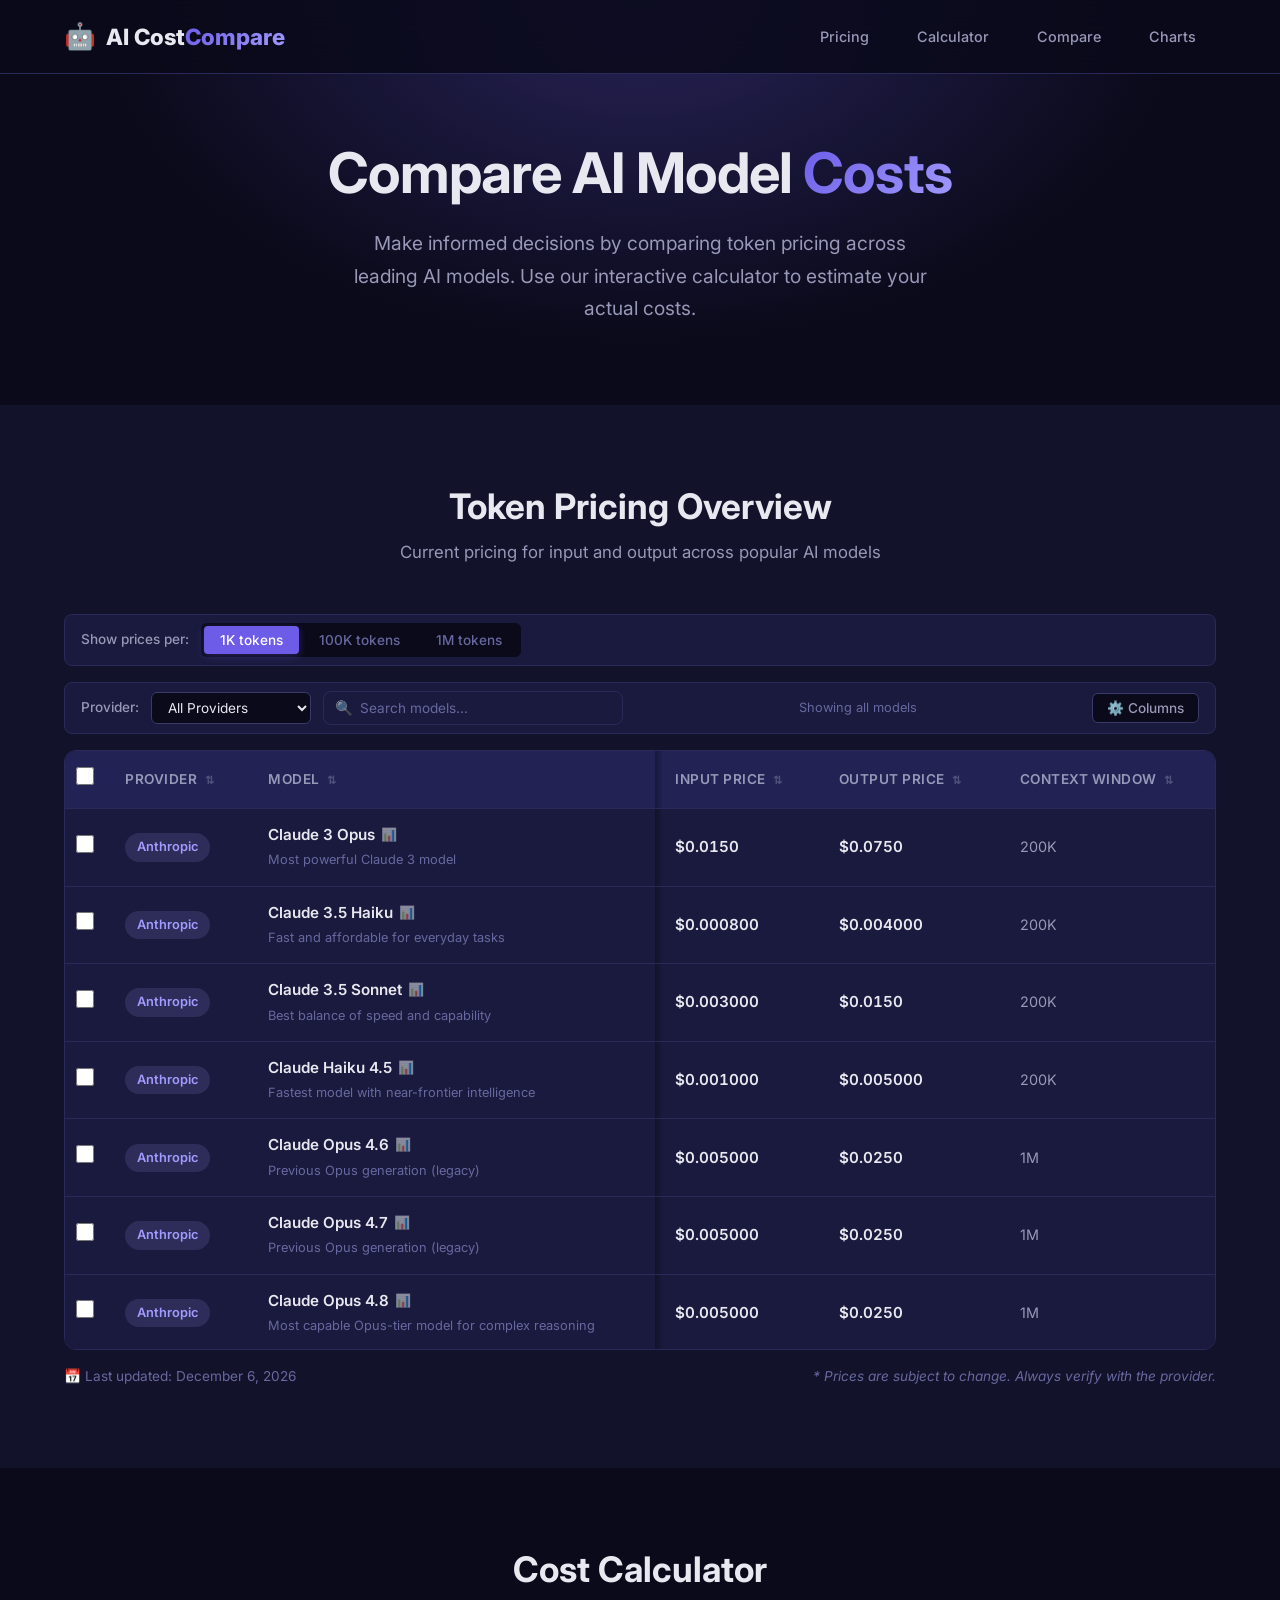
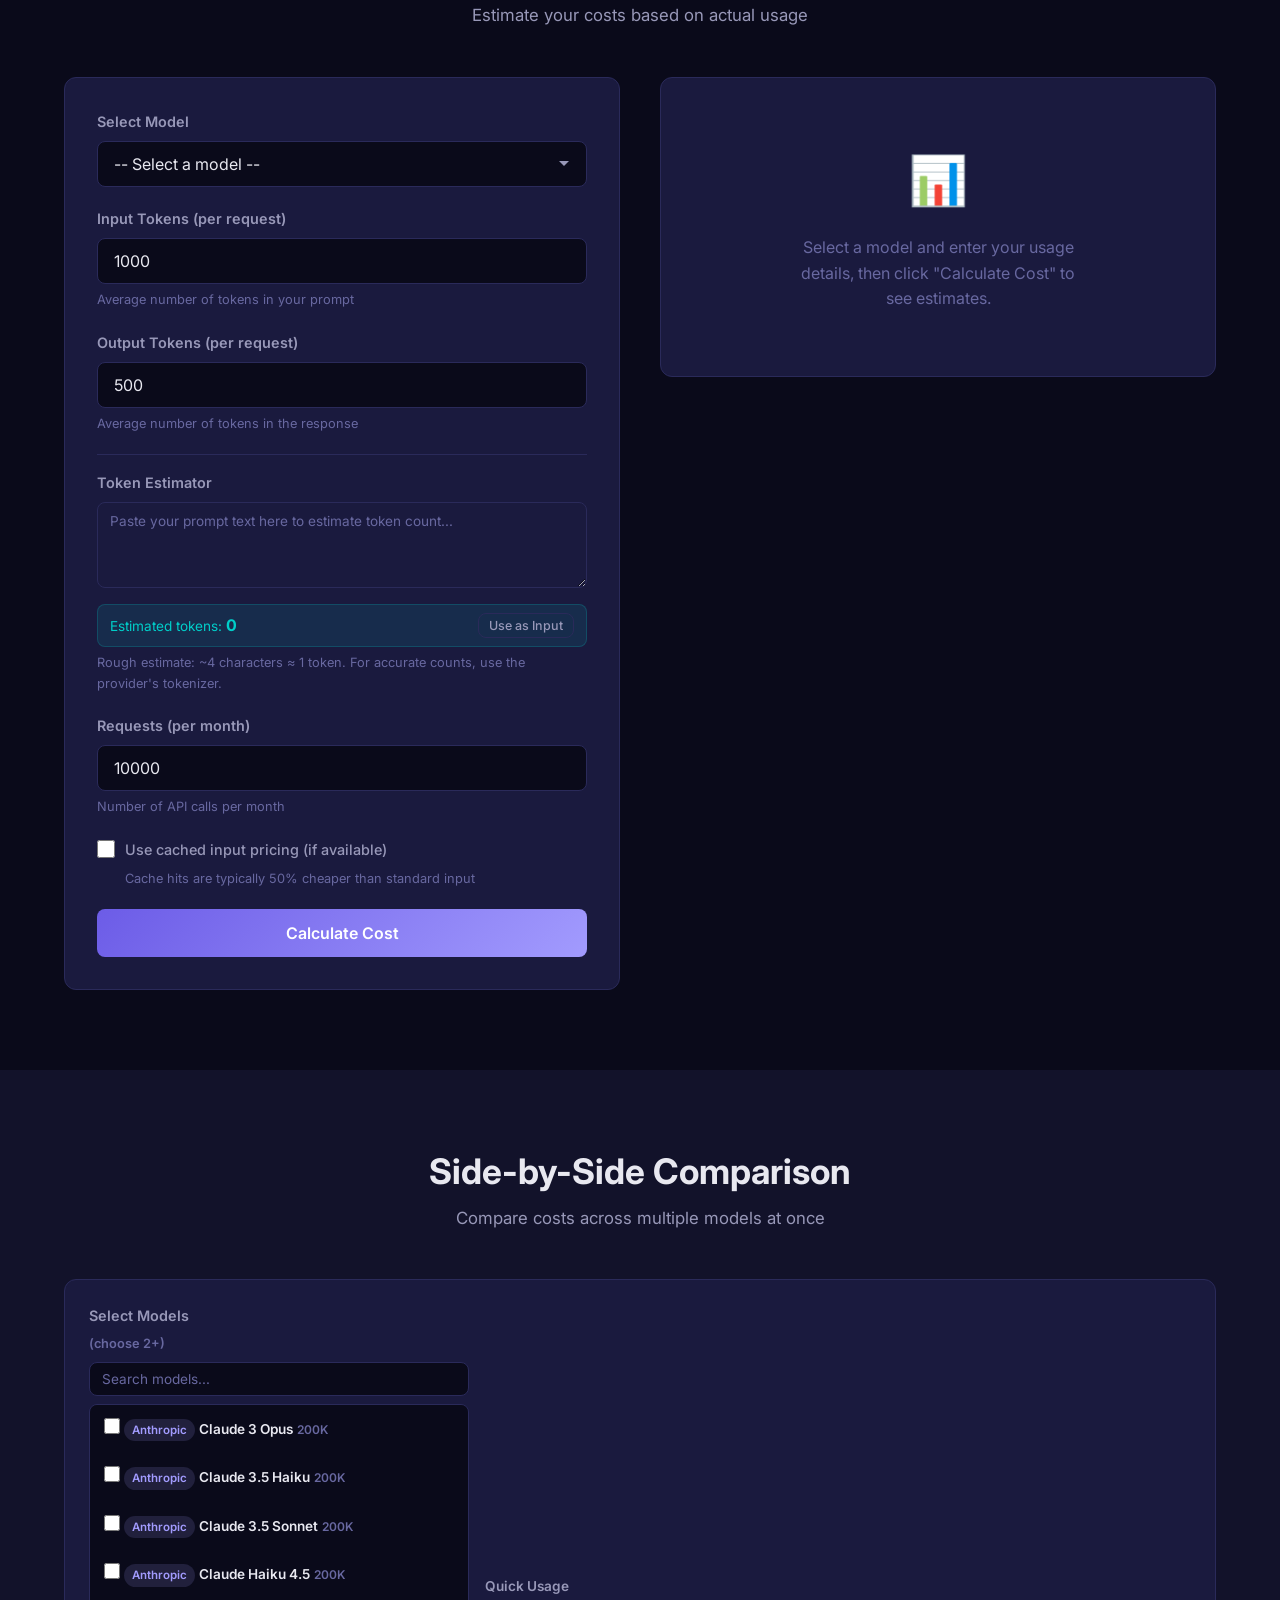
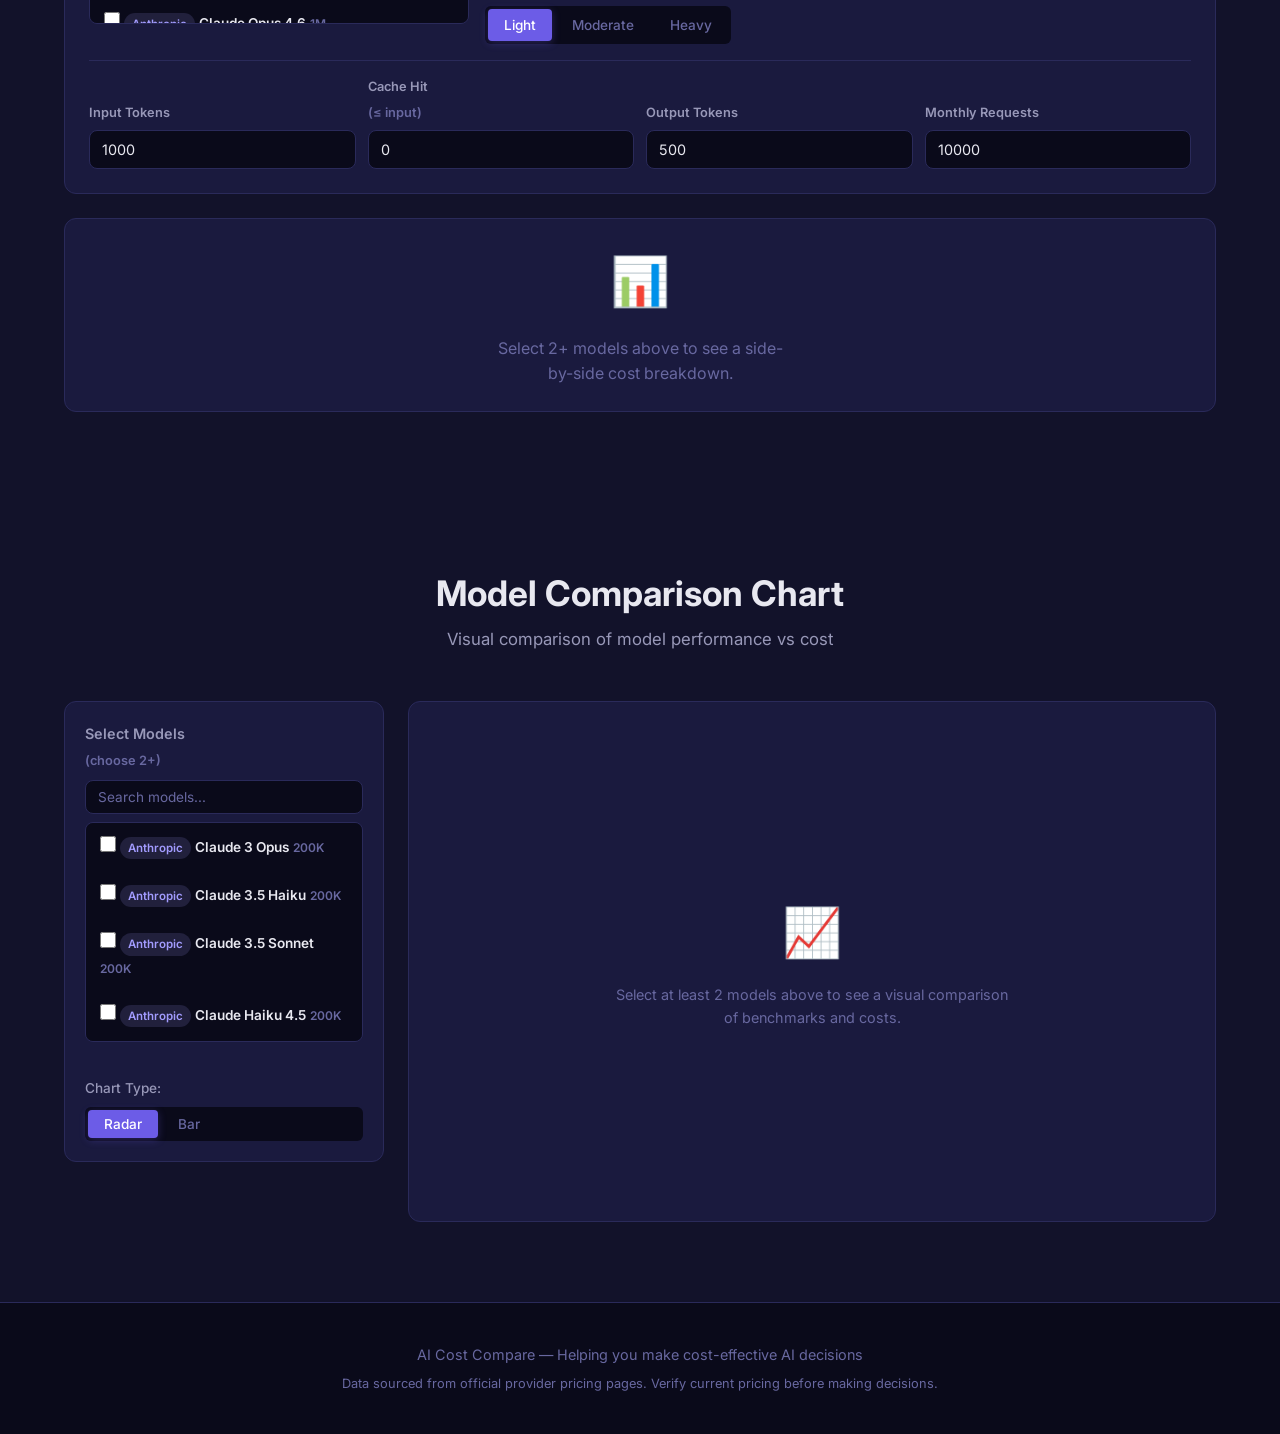
==== index.html @ b38a5c98 "Restructure chart section: sidebar with model selections on left, chart on right, responsive stackin" ====
<!DOCTYPE html>
<html lang="en">
<head>
    <meta charset="UTF-8">
    <meta name="viewport" content="width=device-width, initial-scale=1.0">
    <title>AI Model Cost Comparator</title>
    <link rel="stylesheet" href="styles.css">
    <link rel="preconnect" href="https://fonts.googleapis.com">
    <link href="https://fonts.googleapis.com/css2?family=Inter:wght@300;400;500;600;700;800&display=swap" rel="stylesheet">
</head>
<body>
    <header>
        <div class="container">
            <nav>
                <div class="logo">
                    <span class="logo-icon">🤖</span>
                    <span class="logo-text">AI Cost<span class="highlight">Compare</span></span>
                </div>
                <div class="nav-links">
                    <a href="#pricing" class="active">Pricing</a>
                    <a href="#calculator">Calculator</a>
                    <a href="#comparison">Compare</a>
                    <a href="#chart">Charts</a>
                </div>
            </nav>
        </div>
    </header>

    <section class="hero">
        <div class="container">
            <h1>Compare AI Model <span class="highlight">Costs</span></h1>
            <p>Make informed decisions by comparing token pricing across leading AI models. Use our interactive calculator to estimate your actual costs.</p>
        </div>
    </section>

    <section id="pricing" class="pricing-section">
        <div class="container">
            <div class="section-header">
                <h2>Token Pricing Overview</h2>
                <p>Current pricing for input and output across popular AI models</p>
            </div>
            <div class="token-size-toggle">
                <span class="toggle-label">Show prices per:</span>
                <div class="toggle-group" id="token-size-group">
                    <button class="toggle-btn active" data-size="1K">1K tokens</button>
                    <button class="toggle-btn" data-size="100K">100K tokens</button>
                    <button class="toggle-btn" data-size="1M">1M tokens</button>
                </div>
            </div>
            <div class="filter-bar">
                <label for="provider-filter" class="filter-label">Provider:</label>
                <select id="provider-filter" class="filter-select">
                    <option value="all">All Providers</option>
                </select>
                <div class="search-wrapper">
                    <span class="search-icon">🔍</span>
                    <input type="text" id="model-search" class="search-input" placeholder="Search models..." autocomplete="off">
                </div>
                <span class="filter-count" id="filter-count">Showing all models</span>
                <button id="columns-btn" class="btn-columns" title="Customize columns">⚙️ Columns</button>
            </div>
            <div class="table-container">
                <table id="pricing-table">
                    <thead>
                        <tr>
                            <th class="th-checkbox"><input type="checkbox" id="select-all-models" title="Select all models"></th>
                            <th data-sort="provider" class="sortable">Provider <span class="sort-icon"></span></th>
                            <th data-sort="model" class="sortable">Model <span class="sort-icon"></span></th>
                            <th data-sort="input" class="sortable">Input <span class="sort-icon"></span></th>
                            <th data-sort="output" class="sortable">Output <span class="sort-icon"></span></th>
                            <th data-sort="input-cached" class="sortable">Cached Input <span class="sort-icon"></span></th>
                            <th data-sort="context" class="sortable">Context Window <span class="sort-icon"></span></th>
                        </tr>
                    </thead>
                    <tbody id="pricing-body">
                        <!-- Populated by JavaScript -->
                    </tbody>
                </table>
            </div>
            <div class="last-updated">
                <span>📅 Last updated: <span id="last-updated-date"></span></span>
                <span class="disclaimer">* Prices are subject to change. Always verify with the provider.</span>
            </div>
        </div>
    </section>

    <section id="calculator" class="calculator-section">
        <div class="container">
            <div class="section-header">
                <h2>Cost Calculator</h2>
                <p>Estimate your costs based on actual usage</p>
            </div>
            <div class="calculator-grid">
                <div class="calculator-form">
                    <div class="form-group">
                        <label for="calc-model">Select Model</label>
                        <select id="calc-model">
                            <option value="">-- Select a model --</option>
                        </select>
                    </div>
                    <div class="form-group">
                        <label for="calc-input-tokens">Input Tokens (per request)</label>
                        <input type="number" id="calc-input-tokens" min="0" value="1000" placeholder="e.g., 1000">
                        <span class="hint">Average number of tokens in your prompt</span>
                    </div>
                    <div class="form-group">
                        <label for="calc-output-tokens">Output Tokens (per request)</label>
                        <input type="number" id="calc-output-tokens" min="0" value="500" placeholder="e.g., 500">
                        <span class="hint">Average number of tokens in the response</span>
                    </div>
                    <div class="form-group token-estimator-group">
                        <label>Token Estimator</label>
                        <textarea id="token-estimator-input" class="token-estimator-input" placeholder="Paste your prompt text here to estimate token count..." rows="4"></textarea>
                        <div class="token-estimator-result" id="token-estimator-result">
                            <span>Estimated tokens: <strong id="estimated-token-count">0</strong></span>
                            <button id="use-estimated-tokens" class="btn-ghost btn-sm">Use as Input</button>
                        </div>
                        <span class="hint">Rough estimate: ~4 characters ≈ 1 token. For accurate counts, use the provider's tokenizer.</span>
                    </div>
                    <div class="form-group">
                        <label for="calc-requests">Requests (per month)</label>
                        <input type="number" id="calc-requests" min="0" value="10000" placeholder="e.g., 10000">
                        <span class="hint">Number of API calls per month</span>
                    </div>
                    <div class="form-group checkbox-group">
                        <label class="checkbox-label">
                            <input type="checkbox" id="calc-use-cache">
                            <span>Use cached input pricing (if available)</span>
                        </label>
                        <span class="hint">Cache hits are typically 50% cheaper than standard input</span>
                    </div>
                    <button id="calc-btn" class="btn-primary">Calculate Cost</button>
                </div>
                <div class="calculator-results" id="calc-results">
                    <div class="results-placeholder">
                        <div class="placeholder-icon">📊</div>
                        <p>Select a model and enter your usage details, then click "Calculate Cost" to see estimates.</p>
                    </div>
                    <div class="results-content hidden">
                        <h3>Cost Breakdown</h3>
                        <div class="result-row">
                            <span class="result-label">Cost per Request</span>
                            <span class="result-value" id="result-per-request">$0.0000</span>
                        </div>
                        <div class="result-row">
                            <span class="result-label">Monthly Input Cost</span>
                            <span class="result-value" id="result-input-monthly">$0.0000</span>
                        </div>
                        <div class="result-row">
                            <span class="result-label">Monthly Output Cost</span>
                            <span class="result-value" id="result-output-monthly">$0.0000</span>
                        </div>
                        <div class="result-row total">
                            <span class="result-label">Total Monthly Cost</span>
                            <span class="result-value" id="result-total-monthly">$0.0000</span>
                        </div>
                        <div class="result-row">
                            <span class="result-label">Annual Cost</span>
                            <span class="result-value" id="result-annual">$0.0000</span>
                        </div>
                    </div>
                </div>
            </div>
        </div>
    </section>

    <section id="comparison" class="comparison-section">
        <div class="container">
            <div class="section-header">
                <h2>Side-by-Side Comparison</h2>
                <p>Compare costs across multiple models at once</p>
            </div>
            <div class="comparison-controls">
                <div class="comparison-controls-row">
                    <div class="form-group comparison-model-select">
                        <label>Select Models <span class="hint" id="compare-model-count">(choose 2+)</span></label>
                        <div class="comparison-search-box">
                            <input type="text" id="compare-model-search" class="search-input" placeholder="Search models..." autocomplete="off">
                        </div>
                        <div class="comparison-checkbox-list" id="compare-checkbox-list">
                            <!-- Populated by JavaScript -->
                        </div>
                    </div>
                    <div class="comparison-presets">
                        <label>Quick Usage</label>
                        <div class="preset-buttons">
                            <button class="preset-btn active" data-preset="light">Light</button>
                            <button class="preset-btn" data-preset="moderate">Moderate</button>
                            <button class="preset-btn" data-preset="heavy">Heavy</button>
                        </div>
                    </div>
                </div>
                <div class="comparison-controls-row comparison-inputs-row">
                    <div class="form-group comparison-input-group">
                        <label for="compare-input-tokens">Input Tokens</label>
                        <input type="number" id="compare-input-tokens" min="0" value="1000">
                    </div>
                    <div class="form-group comparison-input-group">
                        <label for="compare-cache-tokens">Cache Hit <span class="hint">(≤ input)</span></label>
                        <input type="number" id="compare-cache-tokens" min="0" value="0" placeholder="0" step="1">
                    </div>
                    <div class="form-group comparison-input-group">
                        <label for="compare-output-tokens">Output Tokens</label>
                        <input type="number" id="compare-output-tokens" min="0" value="500">
                    </div>
                    <div class="form-group comparison-input-group">
                        <label for="compare-requests">Monthly Requests</label>
                        <input type="number" id="compare-requests" min="0" value="10000">
                    </div>
                </div>
            </div>
            <div class="comparison-results" id="comparison-results">
                <div class="results-placeholder">
                    <div class="placeholder-icon">📊</div>
                    <p>Select 2+ models above to see a side-by-side cost breakdown.</p>
                </div>
                <div class="comparison-cards-wrapper hidden" id="comparison-cards-wrapper">
                    <!-- Populated by JavaScript -->
                </div>
            </div>
        </div>
    </section>

    <!-- ===== Model Comparison Chart ===== -->
    <section id="chart" class="chart-section">
        <div class="container">
            <div class="section-header">
                <h2>Model Comparison Chart</h2>
                <p>Visual comparison of model performance vs cost</p>
            </div>
            <div class="chart-layout">
                <div class="chart-sidebar">
                    <div class="chart-controls">
                        <div class="form-group chart-model-select">
                            <label>Select Models <span class="hint" id="chart-model-count">(choose 2+)</span></label>
                            <div class="chart-search-box">
                                <input type="text" id="chart-model-search" class="search-input" placeholder="Search models..." autocomplete="off">
                            </div>
                            <div class="chart-checkbox-list" id="chart-checkbox-list">
                                <!-- Populated by JavaScript -->
                            </div>
                        </div>
                        <div class="chart-type-group">
                            <label>Chart Type:</label>
                            <div class="toggle-group" id="chart-type-group">
                                <button class="toggle-btn active" data-chart="radar">Radar</button>
                                <button class="toggle-btn" data-chart="bar">Bar</button>
                            </div>
                        </div>
                    </div>
                </div>
                <div class="chart-main">
                    <div class="chart-container">
                        <canvas id="comparison-chart" width="800" height="500"></canvas>
                        <div class="chart-placeholder" id="chart-placeholder">
                            <div class="placeholder-icon">📈</div>
                            <p>Select at least 2 models above to see a visual comparison of benchmarks and costs.</p>
                        </div>
                    </div>
                </div>
            </div>
        </div>
    </section>

    <!-- ===== Floating Compare Bar ===== -->
    <div id="compare-bar" class="compare-bar hidden">
        <div class="compare-bar-content">
            <span class="compare-bar-count" id="compare-bar-count">0 models selected</span>
            <div class="compare-bar-actions">
                <button id="compare-bar-clear" class="btn-ghost">Clear</button>
                <button id="compare-bar-btn" class="btn-primary btn-sm">Compare Benchmarks</button>
            </div>
        </div>
    </div>

    <!-- ===== Benchmark Comparison Modal ===== -->
    <div id="benchmark-modal" class="modal-overlay hidden">
        <div class="modal-content modal-wide">
            <button class="modal-close" id="benchmark-modal-close">&times;</button>
            <div class="modal-header">
                <div>
                    <h2>Benchmark Comparison</h2>
                    <p class="modal-subtitle" style="margin-top: 4px;">Side-by-side performance across standard AI evaluations</p>
                </div>
            </div>
            <div class="modal-body">
                <div class="benchmark-comparison-wrapper" id="benchmark-comparison-wrapper">
                    <!-- Populated by JavaScript -->
                </div>
            </div>
        </div>
    </div>

    <!-- ===== Model Detail Modal ===== -->
    <div id="model-modal" class="modal-overlay hidden">
        <div class="modal-content">
            <button class="modal-close" id="modal-close">&times;</button>
            <div class="modal-header">
                <div>
                    <span class="provider-badge" id="modal-provider-badge"></span>
                    <h2 id="modal-model-name"></h2>
                </div>
                <a id="modal-docs-link" href="#" target="_blank" class="docs-link">View Documentation →</a>
            </div>
            <div class="modal-body">
                <div class="modal-section">
                    <h3>Pricing</h3>
                    <div class="modal-pricing-grid">
                        <div class="modal-pricing-card">
                            <span class="pricing-label">Input (per 1K)</span>
                            <span class="pricing-value" id="modal-input-price"></span>
                        </div>
                        <div class="modal-pricing-card">
                            <span class="pricing-label">Output (per 1K)</span>
                            <span class="pricing-value" id="modal-output-price"></span>
                        </div>
                        <div class="modal-pricing-card">
                            <span class="pricing-label">Context Window</span>
                            <span class="pricing-value" id="modal-context"></span>
                        </div>
                        <div class="modal-pricing-card">
                            <span class="pricing-label">Cached Input (per 1K)</span>
                            <span class="pricing-value" id="modal-cache-price"></span>
                        </div>
                    </div>
                </div>
                <div class="modal-section">
                    <h3>Benchmark Performance</h3>
                    <p class="modal-subtitle">Scores on standard AI evaluation benchmarks (higher is better)</p>
                    <div class="benchmark-list" id="modal-benchmarks">
                        <!-- Populated by JavaScript -->
                    </div>
                </div>
                <div class="modal-section">
                    <h3>Cost Estimates</h3>
                    <p class="modal-subtitle">Estimated costs based on typical usage patterns</p>
                    <div class="modal-estimates" id="modal-estimates">
                        <!-- Populated by JavaScript -->
                    </div>
                </div>
                <div class="modal-section">
                    <h3>Data Sources</h3>
                    <p class="modal-subtitle">Where this model's data comes from</p>
                    <div style="background: var(--bg-primary); border: 1px solid var(--border); border-radius: var(--radius-sm); padding: 14px 16px; font-size: 0.85rem; color: var(--text-secondary);">
                        <div style="margin-bottom: 8px;">
                            <strong style="color: var(--text-primary);">Pricing:</strong> 
                            <a id="modal-source-pricing" href="#" target="_blank" style="color: var(--accent-light);">Official pricing page →</a>
                        </div>
                        <div style="margin-bottom: 8px;">
                            <strong style="color: var(--text-primary);">Benchmarks:</strong> 
                            <span>Published in official model technical reports and documentation</span>
                        </div>
                        <div style="font-size: 0.78rem; color: var(--text-muted); padding-top: 8px; border-top: 1px solid var(--border);">
                            ⚠️ Benchmark scores are sourced from official provider publications. Always verify current pricing with the provider.
                        </div>
                    </div>
                </div>
            </div>
        </div>
    </div>

    <!-- ===== Column Config Modal ===== -->
    <div id="columns-modal" class="modal-overlay hidden">
        <div class="modal-content modal-narrow">
            <button class="modal-close" id="columns-modal-close">&times;</button>
            <div class="modal-header">
                <h2>Customize Columns</h2>
                <p class="modal-subtitle" style="margin-top: 4px;">Toggle columns to show or hide in the pricing table</p>
            </div>
            <div class="modal-body">
                <div class="column-toggles" id="column-toggles">
                    <!-- Populated by JavaScript -->
                </div>
                <div class="column-modal-actions">
                    <button id="columns-reset" class="btn-ghost">Reset to Default</button>
                    <button id="columns-apply" class="btn-primary btn-sm">Apply</button>
                </div>
            </div>
        </div>
    </div>

    <footer>
        <div class="container">
            <p>AI Cost Compare — Helping you make cost-effective AI decisions</p>
            <p class="footer-disclaimer">Data sourced from official provider pricing pages. Verify current pricing before making decisions.</p>
        </div>
    </footer>

    <script src="data.js"></script>
    <script src="app.js"></script>
</body>
</html>
---- styles.css ----
/* ===== CSS Variables & Reset ===== */
:root {
    --bg-primary: #0a0a1a;
    --bg-secondary: #12122a;
    --bg-card: #1a1a3e;
    --bg-hover: #222255;
    --text-primary: #e8e8f0;
    --text-secondary: #9898b8;
    --text-muted: #6868a0;
    --accent: #6c5ce7;
    --accent-light: #a29bfe;
    --accent-glow: rgba(108, 92, 231, 0.3);
    --green: #00cec9;
    --green-bg: rgba(0, 206, 201, 0.1);
    --red: #ff6b6b;
    --orange: #fdcb6e;
    --border: #2a2a5a;
    --border-light: #3a3a6a;
    --radius: 12px;
    --radius-sm: 8px;
    --shadow: 0 4px 24px rgba(0, 0, 0, 0.3);
    --transition: all 0.3s ease;
}

* {
    margin: 0;
    padding: 0;
    box-sizing: border-box;
}

html {
    scroll-behavior: smooth;
}

body {
    font-family: 'Inter', -apple-system, BlinkMacSystemFont, sans-serif;
    background: var(--bg-primary);
    color: var(--text-primary);
    line-height: 1.6;
    min-height: 100vh;
}

.container {
    max-width: 1200px;
    margin: 0 auto;
    padding: 0 24px;
}

/* ===== Typography ===== */
.highlight {
    background: linear-gradient(135deg, var(--accent), var(--accent-light));
    -webkit-background-clip: text;
    -webkit-text-fill-color: transparent;
    background-clip: text;
}

h1, h2, h3 {
    font-weight: 700;
    line-height: 1.2;
}

/* ===== Header / Navigation ===== */
header {
    position: fixed;
    top: 0;
    left: 0;
    right: 0;
    z-index: 1000;
    background: rgba(10, 10, 26, 0.85);
    backdrop-filter: blur(20px);
    -webkit-backdrop-filter: blur(20px);
    border-bottom: 1px solid var(--border);
}

nav {
    display: flex;
    align-items: center;
    justify-content: space-between;
    padding: 16px 0;
}

.logo {
    display: flex;
    align-items: center;
    gap: 10px;
    font-size: 1.4rem;
    font-weight: 800;
}

.logo-icon {
    font-size: 1.6rem;
}

.logo-text {
    color: var(--text-primary);
}

.nav-links {
    display: flex;
    gap: 8px;
}

.nav-links a {
    color: var(--text-secondary);
    text-decoration: none;
    padding: 8px 20px;
    border-radius: 50px;
    font-size: 0.9rem;
    font-weight: 500;
    transition: var(--transition);
}

.nav-links a:hover,
.nav-links a.active {
    color: var(--text-primary);
    background: var(--bg-card);
}

/* ===== Hero Section ===== */
.hero {
    padding: 140px 0 80px;
    text-align: center;
    background: radial-gradient(ellipse at 50% 0%, var(--accent-glow) 0%, transparent 60%);
}

.hero h1 {
    font-size: 3.5rem;
    margin-bottom: 20px;
    letter-spacing: -1px;
}

.hero p {
    font-size: 1.2rem;
    color: var(--text-secondary);
    max-width: 600px;
    margin: 0 auto;
    line-height: 1.7;
}

/* ===== Section Headers ===== */
.section-header {
    text-align: center;
    margin-bottom: 48px;
}

.section-header h2 {
    font-size: 2.2rem;
    margin-bottom: 12px;
}

.section-header p {
    color: var(--text-secondary);
    font-size: 1.05rem;
}

/* ===== Sections ===== */
section {
    padding: 80px 0;
}

.pricing-section {
    background: var(--bg-secondary);
}

.calculator-section {
    background: var(--bg-primary);
}

.comparison-section {
    background: var(--bg-secondary);
}

/* ===== Table Styles ===== */
.table-container {
    overflow: auto;
    border-radius: var(--radius);
    border: 1px solid var(--border);
    background: var(--bg-card);
    max-height: 600px;
}

table {
    width: 100%;
    border-collapse: separate;
    border-spacing: 0;
    font-size: 0.95rem;
}

thead th {
    position: sticky;
    top: 0;
    z-index: 3;
    background: var(--bg-hover);
    padding: 16px 20px;
    text-align: left;
    font-weight: 600;
    color: var(--text-secondary);
    font-size: 0.85rem;
    text-transform: uppercase;
    letter-spacing: 0.5px;
    border-bottom: 1px solid var(--border);
    white-space: nowrap;
}

/* Sticky checkbox column (first column) */
#pricing-table thead th:first-child,
#pricing-table tbody td:first-child {
    position: sticky;
    left: 0;
    z-index: 2;
    background: var(--bg-card);
}

#pricing-table thead th:first-child {
    z-index: 4;
    background: var(--bg-hover);
}

/* Sticky model column - uses .sticky-col class added by JS */
#pricing-table thead th.sticky-col,
#pricing-table tbody td.sticky-col {
    position: sticky;
    left: 40px;
    z-index: 2;
    background: var(--bg-card);
}

#pricing-table thead th.sticky-col {
    z-index: 4;
    background: var(--bg-hover);
}

/* Add a shadow effect on the right edge of sticky model column */
#pricing-table tbody td.sticky-col::after {
    content: '';
    position: absolute;
    top: 0;
    right: -8px;
    bottom: 0;
    width: 8px;
    background: linear-gradient(90deg, rgba(0,0,0,0.3), transparent);
    pointer-events: none;
}

#pricing-table thead th.sticky-col::after {
    content: '';
    position: absolute;
    top: 0;
    right: -8px;
    bottom: 0;
    width: 8px;
    background: linear-gradient(90deg, rgba(0,0,0,0.3), transparent);
    pointer-events: none;
}

.sortable {
    cursor: pointer;
    user-select: none;
    transition: var(--transition);
}

.sortable:hover {
    color: var(--accent-light);
    background: rgba(108, 92, 231, 0.1);
}

.sort-icon {
    display: inline-block;
    margin-left: 4px;
    font-size: 0.7rem;
    opacity: 0.4;
    transition: var(--transition);
}

.sortable:hover .sort-icon {
    opacity: 0.8;
}

.sortable.sort-asc .sort-icon::after {
    content: "▲";
    opacity: 1;
    color: var(--accent-light);
}

.sortable.sort-desc .sort-icon::after {
    content: "▼";
    opacity: 1;
    color: var(--accent-light);
}

.sortable .sort-icon::after {
    content: "⇅";
}

tbody td {
    padding: 14px 20px;
    border-bottom: 1px solid var(--border);
    transition: var(--transition);
}

tbody tr:last-child td {
    border-bottom: none;
}

tbody tr:hover td {
    background: var(--bg-hover);
}

/* Ensure sticky columns update background on row hover */
tbody tr:hover td:first-child,
tbody tr:hover td.sticky-col {
    background: var(--bg-hover);
}

tbody tr {
    transition: var(--transition);
}

.provider-badge {
    display: inline-flex;
    align-items: center;
    gap: 6px;
    padding: 4px 12px;
    border-radius: 50px;
    font-size: 0.8rem;
    font-weight: 600;
}

.provider-openai { background: rgba(0, 206, 201, 0.15); color: #00cec9; }
.provider-anthropic { background: rgba(162, 155, 254, 0.15); color: #a29bfe; }
.provider-google { background: rgba(253, 203, 110, 0.15); color: #fdcb6e; }
.provider-meta { background: rgba(108, 92, 231, 0.15); color: #6c5ce7; }
.provider-mistral { background: rgba(255, 107, 107, 0.15); color: #ff6b6b; }
.provider-deepseek { background: rgba(0, 148, 255, 0.15); color: #4fc3f7; }
.provider-cohere { background: rgba(0, 184, 148, 0.15); color: #00b894; }

.model-name {
    font-weight: 600;
    color: var(--text-primary);
}

.price-cell {
    font-weight: 600;
    font-variant-numeric: tabular-nums;
}

.price-cheapest {
    color: var(--green);
}

.context-cell {
    color: var(--text-secondary);
    font-size: 0.9rem;
}

.last-updated {
    display: flex;
    justify-content: space-between;
    align-items: center;
    margin-top: 16px;
    font-size: 0.85rem;
    color: var(--text-muted);
}

.disclaimer {
    font-style: italic;
}

/* ===== Token Size Toggle ===== */
.token-size-toggle {
    display: flex;
    align-items: center;
    gap: 12px;
    margin-bottom: 16px;
    padding: 8px 16px;
    background: var(--bg-card);
    border: 1px solid var(--border);
    border-radius: var(--radius-sm);
}

.toggle-label {
    font-size: 0.85rem;
    color: var(--text-secondary);
    font-weight: 500;
    white-space: nowrap;
}

.toggle-group {
    display: flex;
    gap: 4px;
    background: var(--bg-primary);
    padding: 3px;
    border-radius: 6px;
}

.toggle-btn {
    padding: 6px 16px;
    border: none;
    border-radius: 4px;
    background: transparent;
    color: var(--text-muted);
    font-size: 0.85rem;
    font-weight: 500;
    font-family: inherit;
    cursor: pointer;
    transition: var(--transition);
    white-space: nowrap;
}

.toggle-btn:hover {
    color: var(--text-secondary);
}

.toggle-btn.active {
    background: var(--accent);
    color: white;
    box-shadow: 0 2px 8px var(--accent-glow);
}

/* ===== Filter Bar ===== */
.filter-bar {
    display: flex;
    align-items: center;
    gap: 12px;
    margin-bottom: 16px;
    padding: 8px 16px;
    background: var(--bg-card);
    border: 1px solid var(--border);
    border-radius: var(--radius-sm);
}

.filter-label {
    font-size: 0.85rem;
    color: var(--text-secondary);
    font-weight: 500;
    white-space: nowrap;
}

.filter-select {
    padding: 6px 12px;
    border: 1px solid var(--border-light);
    border-radius: 6px;
    background: var(--bg-primary);
    color: var(--text-primary);
    font-size: 0.85rem;
    font-family: inherit;
    cursor: pointer;
    outline: none;
    transition: var(--transition);
    min-width: 160px;
}

.filter-select:hover,
.filter-select:focus {
    border-color: var(--accent);
}

.filter-count {
    font-size: 0.8rem;
    color: var(--text-muted);
    margin-left: auto;
}

/* ===== Benchmark Scores in Pricing Table ===== */
.benchmark-table-score {
    font-weight: 600;
    font-size: 0.85rem;
    font-variant-numeric: tabular-nums;
}

.benchmark-table-best {
    color: var(--green);
}

.benchmark-table-bar-bg {
    height: 4px;
    background: var(--bg-hover);
    border-radius: 2px;
    overflow: hidden;
    margin-top: 4px;
    max-width: 80px;
}

.benchmark-table-bar {
    height: 100%;
    background: linear-gradient(90deg, var(--accent), var(--accent-light));
    border-radius: 2px;
    transition: width 0.6s ease;
}

/* ===== Column Config Button ===== */
.btn-columns {
    display: inline-flex;
    align-items: center;
    gap: 6px;
    padding: 6px 14px;
    background: var(--bg-primary);
    border: 1px solid var(--border-light);
    border-radius: 6px;
    color: var(--text-secondary);
    font-size: 0.85rem;
    font-weight: 500;
    font-family: inherit;
    cursor: pointer;
    transition: var(--transition);
    white-space: nowrap;
    margin-left: auto;
}

.btn-columns:hover {
    border-color: var(--accent);
    color: var(--accent-light);
    background: rgba(108, 92, 231, 0.1);
}

/* ===== Column Config Modal ===== */
.modal-narrow {
    max-width: 480px !important;
}

.column-toggles {
    display: flex;
    flex-direction: column;
    gap: 8px;
    margin-bottom: 24px;
}

.column-toggle-item {
    display: flex;
    align-items: center;
    gap: 12px;
    padding: 12px 16px;
    background: var(--bg-primary);
    border: 1px solid var(--border);
    border-radius: var(--radius-sm);
    cursor: pointer;
    transition: var(--transition);
}

.column-toggle-item:hover {
    border-color: var(--accent);
    background: var(--bg-hover);
}

.column-toggle-item input[type="checkbox"] {
    width: 18px;
    height: 18px;
    accent-color: var(--accent);
    cursor: pointer;
}

.column-toggle-label {
    font-weight: 500;
    font-size: 0.9rem;
    flex: 1;
}

.column-toggle-desc {
    font-size: 0.78rem;
    color: var(--text-muted);
}

.column-toggle-item.disabled {
    opacity: 0.5;
    cursor: not-allowed;
}

.column-toggle-item.disabled input[type="checkbox"] {
    cursor: not-allowed;
}

.column-modal-actions {
    display: flex;
    justify-content: flex-end;
    gap: 12px;
    padding-top: 16px;
    border-top: 1px solid var(--border);
}

/* ===== Refresh Button (legacy, kept for compatibility) ===== */
.btn-refresh {
    display: inline-flex;
    align-items: center;
    gap: 8px;
    padding: 10px 20px;
    background: linear-gradient(135deg, var(--accent), #8b7cf7);
    color: white;
    border: none;
    border-radius: 50px;
    font-size: 0.9rem;
    font-weight: 600;
    font-family: inherit;
    cursor: pointer;
    transition: var(--transition);
    white-space: nowrap;
}

.btn-refresh:hover {
    transform: translateY(-2px);
    box-shadow: 0 6px 20px var(--accent-glow);
}

.btn-refresh:disabled {
    opacity: 0.6;
    cursor: not-allowed;
    transform: none;
    box-shadow: none;
}

.btn-refresh.refreshing .refresh-icon {
    animation: spin 1s linear infinite;
}

@keyframes spin {
    from { transform: rotate(0deg); }
    to { transform: rotate(360deg); }
}

.refresh-status {
    display: flex;
    align-items: center;
    gap: 12px;
    flex: 1;
}

.refresh-progress {
    flex: 1;
    height: 6px;
    background: var(--bg-primary);
    border-radius: 3px;
    overflow: hidden;
    max-width: 200px;
}

.refresh-progress-bar {
    height: 100%;
    background: linear-gradient(90deg, var(--accent), var(--green));
    border-radius: 3px;
    transition: width 0.3s ease;
    width: 0%;
}

.refresh-status-text {
    font-size: 0.85rem;
    color: var(--text-secondary);
    white-space: nowrap;
}

/* ===== Toast Notification ===== */
.toast {
    position: fixed;
    bottom: 24px;
    right: 24px;
    padding: 16px 24px;
    border-radius: var(--radius-sm);
    font-size: 0.9rem;
    font-weight: 500;
    z-index: 10000;
    transform: translateY(100px);
    opacity: 0;
    transition: all 0.3s ease;
    max-width: 400px;
    box-shadow: 0 8px 32px rgba(0, 0, 0, 0.4);
}

.toast-visible {
    transform: translateY(0);
    opacity: 1;
}

.toast-success {
    background: linear-gradient(135deg, #00b894, #00cec9);
    color: white;
}

.toast-warning {
    background: linear-gradient(135deg, #e17055, #fdcb6e);
    color: white;
}

/* ===== Calculator ===== */
.calculator-grid {
    display: grid;
    grid-template-columns: 1fr 1fr;
    gap: 40px;
    align-items: start;
}

.calculator-form {
    background: var(--bg-card);
    border: 1px solid var(--border);
    border-radius: var(--radius);
    padding: 32px;
}

.form-group {
    margin-bottom: 20px;
}

.form-group label {
    display: block;
    font-weight: 600;
    margin-bottom: 8px;
    font-size: 0.9rem;
    color: var(--text-secondary);
}

.form-group select,
.form-group input {
    width: 100%;
    padding: 12px 16px;
    background: var(--bg-primary);
    border: 1px solid var(--border);
    border-radius: var(--radius-sm);
    color: var(--text-primary);
    font-size: 1rem;
    font-family: inherit;
    transition: var(--transition);
    outline: none;
}

.form-group select:focus,
.form-group input:focus {
    border-color: var(--accent);
    box-shadow: 0 0 0 3px var(--accent-glow);
}

.form-group select {
    cursor: pointer;
    appearance: none;
    background-image: url("data:image/svg+xml,%3Csvg xmlns='http://www.w3.org/2000/svg' width='12' height='12' viewBox='0 0 12 12'%3E%3Cpath fill='%239898b8' d='M6 8L1 3h10z'/%3E%3C/svg%3E");
    background-repeat: no-repeat;
    background-position: right 16px center;
    padding-right: 40px;
}

.form-group .hint {
    display: block;
    font-size: 0.8rem;
    color: var(--text-muted);
    margin-top: 6px;
}

/* Checkbox group for calculator */
.checkbox-group {
    margin-bottom: 20px;
}

.checkbox-group .checkbox-label {
    display: flex;
    align-items: center;
    gap: 10px;
    cursor: pointer;
    font-size: 0.9rem;
    color: var(--text-secondary);
    font-weight: 500;
}

.checkbox-group .checkbox-label input[type="checkbox"] {
    width: 18px;
    height: 18px;
    accent-color: var(--accent);
    cursor: pointer;
}

.checkbox-group .hint {
    display: block;
    font-size: 0.8rem;
    color: var(--text-muted);
    margin-top: 6px;
    margin-left: 28px;
}

/* Cached input price styling */
.price-cached {
    color: var(--green) !important;
}

.price-cached::before {
    content: "⚡ ";
    font-size: 0.8rem;
}

/* Muted text for empty/placeholder values */
.text-muted {
    color: var(--text-muted);
}

.btn-primary {
    width: 100%;
    padding: 14px 28px;
    background: linear-gradient(135deg, var(--accent), var(--accent-light));
    color: white;
    border: none;
    border-radius: var(--radius-sm);
    font-size: 1rem;
    font-weight: 600;
    font-family: inherit;
    cursor: pointer;
    transition: var(--transition);
}

.btn-primary:hover {
    transform: translateY(-2px);
    box-shadow: 0 8px 24px var(--accent-glow);
}

.btn-primary:active {
    transform: translateY(0);
}

/* ===== Calculator Results ===== */
.calculator-results {
    background: var(--bg-card);
    border: 1px solid var(--border);
    border-radius: var(--radius);
    padding: 32px;
    min-height: 300px;
    display: flex;
    flex-direction: column;
    justify-content: center;
}

.results-placeholder {
    text-align: center;
    color: var(--text-muted);
}

.placeholder-icon {
    font-size: 3rem;
    margin-bottom: 16px;
}

.results-placeholder p {
    max-width: 300px;
    margin: 0 auto;
    line-height: 1.6;
}

.hidden {
    display: none !important;
}

.results-content h3 {
    font-size: 1.2rem;
    margin-bottom: 24px;
    color: var(--accent-light);
}

.result-row {
    display: flex;
    justify-content: space-between;
    align-items: center;
    padding: 12px 0;
    border-bottom: 1px solid var(--border);
}

.result-row:last-child {
    border-bottom: none;
}

.result-row.total {
    border-top: 2px solid var(--accent);
    border-bottom: none;
    margin-top: 8px;
    padding-top: 16px;
}

.result-label {
    color: var(--text-secondary);
    font-size: 0.9rem;
}

.result-value {
    font-weight: 700;
    font-size: 1.1rem;
    font-variant-numeric: tabular-nums;
}

.result-row.total .result-value {
    color: var(--accent-light);
    font-size: 1.3rem;
}

/* ===== Comparison Section ===== */
.comparison-controls {
    background: var(--bg-card);
    border: 1px solid var(--border);
    border-radius: var(--radius);
    padding: 24px;
    margin-bottom: 24px;
}

.comparison-controls-row {
    display: flex;
    gap: 16px;
    align-items: flex-end;
}

.comparison-controls-row + .comparison-controls-row {
    margin-top: 16px;
    padding-top: 16px;
    border-top: 1px solid var(--border);
}

.comparison-model-select {
    flex: 0 0 380px;
    min-width: 0;
}

.comparison-search-box {
    margin-bottom: 8px;
}

.comparison-search-box .search-input {
    width: 100%;
    padding: 8px 12px;
    background: var(--bg-primary);
    border: 1px solid var(--border);
    border-radius: var(--radius-sm);
    color: var(--text-primary);
    font-size: 0.85rem;
    font-family: inherit;
    transition: var(--transition);
}

.comparison-search-box .search-input:focus {
    outline: none;
    border-color: var(--accent);
    box-shadow: 0 0 0 3px var(--accent-glow);
}

.comparison-search-box .search-input::placeholder {
    color: var(--text-muted);
}

.comparison-checkbox-list {
    max-height: 220px;
    overflow-y: auto;
    background: var(--bg-primary);
    border: 1px solid var(--border);
    border-radius: var(--radius-sm);
    padding: 4px;
}

.comparison-checkbox-list::-webkit-scrollbar {
    width: 6px;
}

.comparison-checkbox-list::-webkit-scrollbar-track {
    background: transparent;
}

.comparison-checkbox-list::-webkit-scrollbar-thumb {
    background: var(--border-light);
    border-radius: 3px;
}

.comparison-checkbox-item {
    display: flex;
    align-items: center;
    gap: 10px;
    padding: 8px 10px;
    border-radius: 4px;
    cursor: pointer;
    transition: var(--transition);
    font-size: 0.85rem;
}

.comparison-checkbox-item:hover {
    background: var(--bg-hover);
}

.comparison-checkbox-item input[type="checkbox"] {
    width: 16px;
    height: 16px;
    accent-color: var(--accent);
    cursor: pointer;
    flex-shrink: 0;
}

.comparison-checkbox-item .provider-badge {
    font-size: 0.72rem;
    padding: 2px 8px;
    flex-shrink: 0;
}

.comparison-checkbox-item .model-name {
    font-size: 0.85rem;
    flex: 1;
    min-width: 0;
    overflow: hidden;
    text-overflow: ellipsis;
    white-space: nowrap;
}

.comparison-checkbox-item .model-context {
    font-size: 0.75rem;
    color: var(--text-muted);
    flex-shrink: 0;
}

.comparison-checkbox-item.checked {
    background: rgba(108, 92, 231, 0.1);
    border-left: 3px solid var(--accent);
}

.comparison-checkbox-item.hidden {
    display: none;
}

.comparison-presets {
    display: flex;
    flex-direction: column;
    gap: 8px;
    flex-shrink: 0;
}

.comparison-presets label {
    font-weight: 600;
    font-size: 0.85rem;
    color: var(--text-secondary);
}

.preset-buttons {
    display: flex;
    gap: 4px;
    background: var(--bg-primary);
    padding: 3px;
    border-radius: 6px;
}

.preset-btn {
    padding: 8px 16px;
    border: none;
    border-radius: 4px;
    background: transparent;
    color: var(--text-muted);
    font-size: 0.85rem;
    font-weight: 500;
    font-family: inherit;
    cursor: pointer;
    transition: var(--transition);
    white-space: nowrap;
}

.preset-btn:hover {
    color: var(--text-secondary);
}

.preset-btn.active {
    background: var(--accent);
    color: white;
    box-shadow: 0 2px 8px var(--accent-glow);
}

.comparison-inputs-row {
    display: flex;
    gap: 12px;
    align-items: flex-end;
}

.comparison-input-group {
    flex: 1;
    min-width: 0;
    margin-bottom: 0;
}

.comparison-input-group label {
    font-size: 0.8rem;
    margin-bottom: 6px;
}

.comparison-input-group input {
    padding: 10px 12px;
    font-size: 0.9rem;
}

.comparison-btn {
    width: auto;
    padding: 10px 28px;
    flex-shrink: 0;
    white-space: nowrap;
}

.comparison-results {
    background: var(--bg-card);
    border: 1px solid var(--border);
    border-radius: var(--radius);
    padding: 24px;
    min-height: 120px;
}

.comparison-cards-wrapper {
    display: flex;
    flex-direction: column;
    gap: 8px;
}

.comparison-card {
    display: flex;
    align-items: center;
    gap: 16px;
    padding: 16px 20px;
    background: var(--bg-primary);
    border: 1px solid var(--border);
    border-radius: var(--radius-sm);
    transition: var(--transition);
}

.comparison-card:hover {
    border-color: var(--border-light);
}

.comparison-card-rank {
    width: 28px;
    height: 28px;
    border-radius: 50%;
    display: flex;
    align-items: center;
    justify-content: center;
    font-size: 0.8rem;
    font-weight: 700;
    flex-shrink: 0;
}

.comparison-card-rank.rank-1 {
    background: linear-gradient(135deg, #ffd700, #ffb300);
    color: #1a1a3e;
}

.comparison-card-rank.rank-2 {
    background: linear-gradient(135deg, #c0c0c0, #a0a0a0);
    color: #1a1a3e;
}

.comparison-card-rank.rank-3 {
    background: linear-gradient(135deg, #cd7f32, #b8860b);
    color: white;
}

.comparison-card-rank.rank-other {
    background: var(--bg-hover);
    color: var(--text-muted);
}

.comparison-card-info {
    flex: 1;
    min-width: 0;
}

.comparison-card-model {
    font-weight: 600;
    font-size: 0.95rem;
    color: var(--text-primary);
}

.comparison-card-provider {
    font-size: 0.8rem;
    color: var(--text-muted);
    margin-top: 2px;
}

.comparison-card-costs {
    display: flex;
    gap: 24px;
    align-items: center;
    flex-shrink: 0;
}

.comparison-card-cost-item {
    text-align: right;
}

.comparison-card-cost-label {
    font-size: 0.72rem;
    color: var(--text-muted);
    text-transform: uppercase;
    letter-spacing: 0.3px;
}

.comparison-card-cost-value {
    font-weight: 700;
    font-size: 1rem;
    font-variant-numeric: tabular-nums;
    margin-top: 2px;
}

.comparison-card-cost-value.cheapest {
    color: var(--green);
}

.comparison-card-badge {
    display: inline-flex;
    align-items: center;
    gap: 4px;
    padding: 4px 10px;
    border-radius: 50px;
    font-size: 0.78rem;
    font-weight: 600;
    flex-shrink: 0;
}

.comparison-card-badge.cheapest-badge {
    background: var(--green-bg);
    color: var(--green);
}

.comparison-card-badge.more-expensive {
    background: rgba(255, 107, 107, 0.1);
    color: var(--red);
}

.comparison-card-savings {
    font-size: 0.78rem;
    color: var(--text-muted);
    margin-top: 2px;
}

/* ===== Checkbox Column in Pricing Table ===== */
.th-checkbox {
    width: 40px;
    text-align: center;
    padding: 16px 8px !important;
}

.th-checkbox input[type="checkbox"],
.td-checkbox input[type="checkbox"] {
    width: 18px;
    height: 18px;
    accent-color: var(--accent);
    cursor: pointer;
}

.td-checkbox {
    width: 40px;
    text-align: center;
    padding: 14px 8px !important;
}

/* ===== Floating Compare Bar ===== */
.compare-bar {
    position: fixed;
    bottom: 0;
    left: 0;
    right: 0;
    z-index: 9999;
    background: var(--bg-card);
    border-top: 2px solid var(--accent);
    box-shadow: 0 -8px 32px rgba(0, 0, 0, 0.5);
    animation: slideUpBar 0.3s ease;
}

@keyframes slideUpBar {
    from { transform: translateY(100%); }
    to { transform: translateY(0); }
}

.compare-bar-content {
    max-width: 1200px;
    margin: 0 auto;
    padding: 16px 24px;
    display: flex;
    align-items: center;
    justify-content: space-between;
    gap: 16px;
}

.compare-bar-count {
    font-weight: 600;
    font-size: 0.95rem;
    color: var(--accent-light);
}

.compare-bar-actions {
    display: flex;
    align-items: center;
    gap: 12px;
}

.btn-ghost {
    padding: 10px 20px;
    background: transparent;
    color: var(--text-secondary);
    border: 1px solid var(--border);
    border-radius: var(--radius-sm);
    font-size: 0.9rem;
    font-weight: 500;
    font-family: inherit;
    cursor: pointer;
    transition: var(--transition);
}

.btn-ghost:hover {
    color: var(--text-primary);
    border-color: var(--text-muted);
}

.btn-sm {
    padding: 10px 24px;
    font-size: 0.9rem;
    width: auto;
}

.btn-sm:disabled {
    opacity: 0.5;
    cursor: not-allowed;
    transform: none;
    box-shadow: none;
}

/* ===== Benchmark Comparison Modal ===== */
.modal-wide {
    max-width: 900px !important;
}

.benchmark-comparison-intro {
    margin-bottom: 20px;
    color: var(--text-secondary);
    font-size: 0.9rem;
}

.benchmark-comparison-table-wrapper {
    overflow-x: auto;
}

.benchmark-comparison-table {
    width: 100%;
    border-collapse: collapse;
    font-size: 0.85rem;
}

.benchmark-comparison-table th {
    background: var(--bg-hover);
    padding: 12px 14px;
    text-align: center;
    font-weight: 600;
    color: var(--text-secondary);
    font-size: 0.8rem;
    text-transform: uppercase;
    letter-spacing: 0.5px;
    border-bottom: 1px solid var(--border);
    white-space: nowrap;
}

.benchmark-comparison-table th:first-child,
.benchmark-comparison-table th:nth-child(2) {
    text-align: left;
}

.benchmark-comparison-table td {
    padding: 12px 14px;
    border-bottom: 1px solid var(--border);
    vertical-align: middle;
}

.benchmark-comparison-table tbody tr:hover td {
    background: var(--bg-hover);
}

.td-benchmark-score {
    text-align: center;
    position: relative;
    min-width: 100px;
}

.td-benchmark-best {
    background: rgba(0, 206, 201, 0.05);
}

.td-benchmark-avg {
    text-align: center;
    font-size: 1rem;
}

.benchmark-score-value {
    font-weight: 600;
    font-size: 0.85rem;
    display: block;
    margin-bottom: 4px;
}

.benchmark-score-bar-bg {
    height: 6px;
    background: var(--bg-hover);
    border-radius: 3px;
    overflow: hidden;
    max-width: 100px;
    margin: 0 auto;
}

.benchmark-score-bar {
    height: 100%;
    background: linear-gradient(90deg, var(--accent), var(--accent-light));
    border-radius: 3px;
    transition: width 0.6s ease;
}

.benchmark-crown {
    font-size: 0.9rem;
    margin-left: 4px;
}

.benchmark-comparison-legend {
    display: flex;
    align-items: center;
    gap: 16px;
    margin-top: 16px;
    padding-top: 16px;
    border-top: 1px solid var(--border);
    font-size: 0.8rem;
    color: var(--text-muted);
}

.legend-dot {
    display: inline-block;
    width: 10px;
    height: 10px;
    border-radius: 50%;
}

/* ===== Model Links in Table ===== */
.model-link {
    display: inline-flex;
    align-items: center;
    gap: 6px;
    color: var(--text-primary);
    text-decoration: none;
    transition: var(--transition);
}

.model-link:hover {
    color: var(--accent-light);
}

.model-link-icon {
    font-size: 0.8rem;
    opacity: 0.5;
    transition: var(--transition);
}

.model-link:hover .model-link-icon {
    opacity: 1;
}

/* ===== Modal ===== */
.modal-overlay {
    position: fixed;
    top: 0;
    left: 0;
    right: 0;
    bottom: 0;
    background: rgba(0, 0, 0, 0.7);
    backdrop-filter: blur(8px);
    -webkit-backdrop-filter: blur(8px);
    z-index: 10000;
    display: flex;
    align-items: center;
    justify-content: center;
    padding: 24px;
    animation: fadeIn 0.2s ease;
}

@keyframes fadeIn {
    from { opacity: 0; }
    to { opacity: 1; }
}

.modal-content {
    background: var(--bg-card);
    border: 1px solid var(--border);
    border-radius: var(--radius);
    max-width: 700px;
    width: 100%;
    max-height: 85vh;
    overflow-y: auto;
    position: relative;
    animation: slideUp 0.3s ease;
}

@keyframes slideUp {
    from { transform: translateY(20px); opacity: 0; }
    to { transform: translateY(0); opacity: 1; }
}

.modal-close {
    position: absolute;
    top: 16px;
    right: 16px;
    width: 36px;
    height: 36px;
    border: none;
    background: var(--bg-hover);
    color: var(--text-secondary);
    font-size: 1.4rem;
    border-radius: 50%;
    cursor: pointer;
    display: flex;
    align-items: center;
    justify-content: center;
    transition: var(--transition);
    z-index: 1;
}

.modal-close:hover {
    background: var(--red);
    color: white;
}

.modal-header {
    padding: 32px 32px 24px;
    border-bottom: 1px solid var(--border);
    display: flex;
    justify-content: space-between;
    align-items: flex-start;
    gap: 16px;
}

.modal-header h2 {
    font-size: 1.6rem;
    margin-top: 8px;
}

.docs-link {
    color: var(--accent-light);
    text-decoration: none;
    font-size: 0.9rem;
    font-weight: 500;
    white-space: nowrap;
    padding: 8px 16px;
    border: 1px solid var(--accent);
    border-radius: 50px;
    transition: var(--transition);
}

.docs-link:hover {
    background: var(--accent);
    color: white;
}

.modal-body {
    padding: 24px 32px 32px;
}

.modal-section {
    margin-bottom: 28px;
}

.modal-section:last-child {
    margin-bottom: 0;
}

.modal-section h3 {
    font-size: 1.1rem;
    color: var(--accent-light);
    margin-bottom: 4px;
}

.modal-subtitle {
    font-size: 0.85rem;
    color: var(--text-muted);
    margin-bottom: 16px;
}

.modal-pricing-grid {
    display: grid;
    grid-template-columns: repeat(3, 1fr);
    gap: 12px;
    margin-top: 12px;
}

.modal-pricing-card {
    background: var(--bg-primary);
    border: 1px solid var(--border);
    border-radius: var(--radius-sm);
    padding: 16px;
    text-align: center;
}

.pricing-label {
    display: block;
    font-size: 0.8rem;
    color: var(--text-muted);
    margin-bottom: 8px;
}

.pricing-value {
    display: block;
    font-size: 1.2rem;
    font-weight: 700;
    color: var(--text-primary);
}

/* ===== Benchmark Bars ===== */
.benchmark-list {
    display: flex;
    flex-direction: column;
    gap: 16px;
}

.benchmark-item {
    background: var(--bg-primary);
    border: 1px solid var(--border);
    border-radius: var(--radius-sm);
    padding: 14px 16px;
}

.benchmark-header {
    display: flex;
    justify-content: space-between;
    align-items: center;
    margin-bottom: 8px;
}

.benchmark-name {
    font-weight: 600;
    font-size: 0.9rem;
}

.benchmark-score {
    font-weight: 700;
    font-size: 0.95rem;
    color: var(--text-secondary);
}

.benchmark-best {
    color: var(--green);
}

.benchmark-bar-bg {
    height: 8px;
    background: var(--bg-hover);
    border-radius: 4px;
    overflow: hidden;
    margin-bottom: 6px;
}

.benchmark-bar {
    height: 100%;
    background: linear-gradient(90deg, var(--accent), var(--accent-light));
    border-radius: 4px;
    transition: width 0.6s ease;
}

.benchmark-desc {
    font-size: 0.78rem;
    color: var(--text-muted);
    line-height: 1.4;
}

/* ===== Cost Estimates in Modal ===== */
.modal-estimates {
    display: grid;
    grid-template-columns: repeat(3, 1fr);
    gap: 12px;
    margin-top: 12px;
}

.estimate-card {
    background: var(--bg-primary);
    border: 1px solid var(--border);
    border-radius: var(--radius-sm);
    padding: 16px;
    text-align: center;
}

.estimate-label {
    font-size: 0.78rem;
    color: var(--text-muted);
    margin-bottom: 8px;
    line-height: 1.3;
}

.estimate-value {
    font-size: 1.1rem;
    font-weight: 700;
    color: var(--accent-light);
}

.estimate-unit {
    font-size: 0.8rem;
    font-weight: 400;
    color: var(--text-muted);
    margin-left: 2px;
}

/* ===== Footer ===== */
footer {
    text-align: center;
    padding: 40px 0;
    border-top: 1px solid var(--border);
    color: var(--text-muted);
    font-size: 0.9rem;
}

.footer-disclaimer {
    font-size: 0.8rem;
    margin-top: 8px;
}

/* ===== Responsive ===== */
@media (max-width: 768px) {
    .hero h1 {
        font-size: 2.2rem;
    }

    .hero p {
        font-size: 1rem;
    }

    .section-header h2 {
        font-size: 1.6rem;
    }

    .calculator-grid {
        grid-template-columns: 1fr;
    }

    .nav-links a {
        padding: 6px 14px;
        font-size: 0.8rem;
    }

    .checkbox-grid {
        grid-template-columns: 1fr 1fr;
    }

    .last-updated {
        flex-direction: column;
        gap: 8px;
        align-items: flex-start;
    }

    .token-size-toggle {
        flex-direction: column;
        align-items: flex-start;
    }

    .refresh-container {
        flex-direction: column;
        align-items: stretch;
    }

    .refresh-status {
        flex-direction: column;
        align-items: stretch;
    }

    .refresh-progress {
        max-width: none;
    }

    .modal-pricing-grid,
    .modal-estimates {
        grid-template-columns: 1fr;
    }

    .modal-header {
        flex-direction: column;
    }

    .modal-content {
        max-height: 90vh;
    }

    .modal-body {
        padding: 16px 20px 24px;
    }

    .modal-header {
        padding: 24px 20px 16px;
    }

    /* Comparison responsive */
    .comparison-controls-row {
        flex-direction: column;
        gap: 12px;
    }

    .comparison-model-select {
        width: 100%;
    }

    .comparison-presets {
        width: 100%;
    }

    .preset-buttons {
        width: 100%;
    }

    .preset-btn {
        flex: 1;
        text-align: center;
    }

    .comparison-inputs-row {
        flex-direction: column;
        gap: 12px;
    }

    .comparison-input-group {
        width: 100%;
    }

    .comparison-btn {
        width: 100%;
    }

    .comparison-card {
        flex-direction: column;
        align-items: flex-start;
        gap: 12px;
    }

    .comparison-card-costs {
        width: 100%;
        justify-content: space-between;
    }

    .comparison-card-badge {
        align-self: flex-start;
    }
}

@media (max-width: 480px) {
    .hero {
        padding: 120px 0 60px;
    }

    .hero h1 {
        font-size: 1.8rem;
    }

    section {
        padding: 60px 0;
    }

    .checkbox-grid {
        grid-template-columns: 1fr;
    }

    .comparison-card-costs {
        flex-wrap: wrap;
        gap: 12px;
    }
}

/* ===== Search Input ===== */
.search-wrapper {
    position: relative;
    flex: 1;
    min-width: 180px;
    max-width: 300px;
}

.search-icon {
    position: absolute;
    left: 12px;
    top: 50%;
    transform: translateY(-50%);
    font-size: 0.9rem;
    pointer-events: none;
    opacity: 0.6;
}

.search-input {
    width: 100%;
    padding: 8px 12px 8px 36px;
    background: var(--bg-card);
    border: 1px solid var(--border);
    border-radius: var(--radius-sm);
    color: var(--text-primary);
    font-size: 0.85rem;
    font-family: inherit;
    transition: var(--transition);
}

.search-input:focus {
    outline: none;
    border-color: var(--accent);
    box-shadow: 0 0 0 3px var(--accent-glow);
}

.search-input::placeholder {
    color: var(--text-muted);
}

/* ===== Token Estimator ===== */
.token-estimator-group {
    margin-top: 8px;
    padding-top: 16px;
    border-top: 1px solid var(--border);
}

.token-estimator-input {
    width: 100%;
    padding: 10px 12px;
    background: var(--bg-card);
    border: 1px solid var(--border);
    border-radius: var(--radius-sm);
    color: var(--text-primary);
    font-size: 0.85rem;
    font-family: 'Inter', monospace;
    resize: vertical;
    min-height: 80px;
    transition: var(--transition);
}

.token-estimator-input:focus {
    outline: none;
    border-color: var(--accent);
    box-shadow: 0 0 0 3px var(--accent-glow);
}

.token-estimator-input::placeholder {
    color: var(--text-muted);
}

.token-estimator-result {
    display: flex;
    align-items: center;
    justify-content: space-between;
    gap: 12px;
    margin-top: 8px;
    padding: 8px 12px;
    background: var(--green-bg);
    border: 1px solid rgba(0, 206, 201, 0.2);
    border-radius: var(--radius-sm);
    font-size: 0.85rem;
    color: var(--green);
}

.token-estimator-result strong {
    font-size: 1rem;
}

.btn-ghost.btn-sm {
    padding: 4px 10px;
    font-size: 0.78rem;
}

/* ===== Chart Section ===== */
.chart-section {
    padding: 80px 0;
    background: var(--bg-secondary);
}

.chart-layout {
    display: flex;
    gap: 24px;
    align-items: flex-start;
}

.chart-sidebar {
    flex: 0 0 320px;
    min-width: 0;
}

.chart-main {
    flex: 1;
    min-width: 0;
}

.chart-controls {
    display: flex;
    flex-direction: column;
    gap: 16px;
    padding: 20px;
    background: var(--bg-card);
    border: 1px solid var(--border);
    border-radius: var(--radius);
}

.chart-model-select {
    width: 100%;
}

.chart-search-box {
    margin-bottom: 8px;
}

.chart-search-box .search-input {
    width: 100%;
    padding: 8px 12px;
    background: var(--bg-primary);
    border: 1px solid var(--border);
    border-radius: var(--radius-sm);
    color: var(--text-primary);
    font-size: 0.85rem;
    font-family: inherit;
    transition: var(--transition);
}

.chart-search-box .search-input:focus {
    outline: none;
    border-color: var(--accent);
    box-shadow: 0 0 0 3px var(--accent-glow);
}

.chart-search-box .search-input::placeholder {
    color: var(--text-muted);
}

.chart-checkbox-list {
    max-height: 220px;
    overflow-y: auto;
    background: var(--bg-primary);
    border: 1px solid var(--border);
    border-radius: var(--radius-sm);
    padding: 4px;
}

.chart-checkbox-list::-webkit-scrollbar {
    width: 6px;
}

.chart-checkbox-list::-webkit-scrollbar-track {
    background: transparent;
}

.chart-checkbox-list::-webkit-scrollbar-thumb {
    background: var(--border-light);
    border-radius: 3px;
}

.chart-type-group {
    display: flex;
    flex-direction: column;
    gap: 8px;
    flex-shrink: 0;
}

.chart-type-group label {
    font-size: 0.85rem;
    font-weight: 500;
    color: var(--text-secondary);
    white-space: nowrap;
}

.chart-container {
    position: relative;
    display: flex;
    align-items: center;
    justify-content: center;
    min-height: 400px;
    background: var(--bg-card);
    border: 1px solid var(--border);
    border-radius: var(--radius);
    padding: 20px;
}

.chart-container canvas {
    max-width: 100%;
    max-height: 500px;
}

.chart-placeholder {
    position: absolute;
    top: 50%;
    left: 50%;
    transform: translate(-50%, -50%);
    text-align: center;
    color: var(--text-muted);
}

.chart-placeholder .placeholder-icon {
    font-size: 3rem;
    margin-bottom: 12px;
}

.chart-placeholder p {
    max-width: 400px;
    font-size: 0.9rem;
}

/* ===== Chart Legend ===== */
.chart-legend {
    display: flex;
    flex-wrap: wrap;
    gap: 8px 16px;
    margin-top: 12px;
    padding: 12px 16px;
    background: var(--bg-card);
    border: 1px solid var(--border);
    border-radius: var(--radius-sm);
}

.chart-legend-item {
    display: flex;
    align-items: center;
    gap: 6px;
    font-size: 0.8rem;
    color: var(--text-secondary);
}

.chart-legend-color {
    width: 12px;
    height: 12px;
    border-radius: 3px;
    flex-shrink: 0;
}

/* ===== Responsive for chart ===== */
@media (max-width: 1024px) {
    .chart-layout {
        flex-direction: column;
    }

    .chart-sidebar {
        flex: none;
        width: 100%;
    }

    .chart-main {
        width: 100%;
    }
}

@media (max-width: 768px) {
    .chart-controls {
        padding: 16px;
    }

    .chart-container {
        min-height: 300px;
        padding: 12px;
    }

    .chart-container canvas {
        max-height: 350px;
    }
}

@media (max-width: 480px) {
    .chart-container {
        min-height: 250px;
    }

    .chart-container canvas {
        max-height: 280px;
    }
}
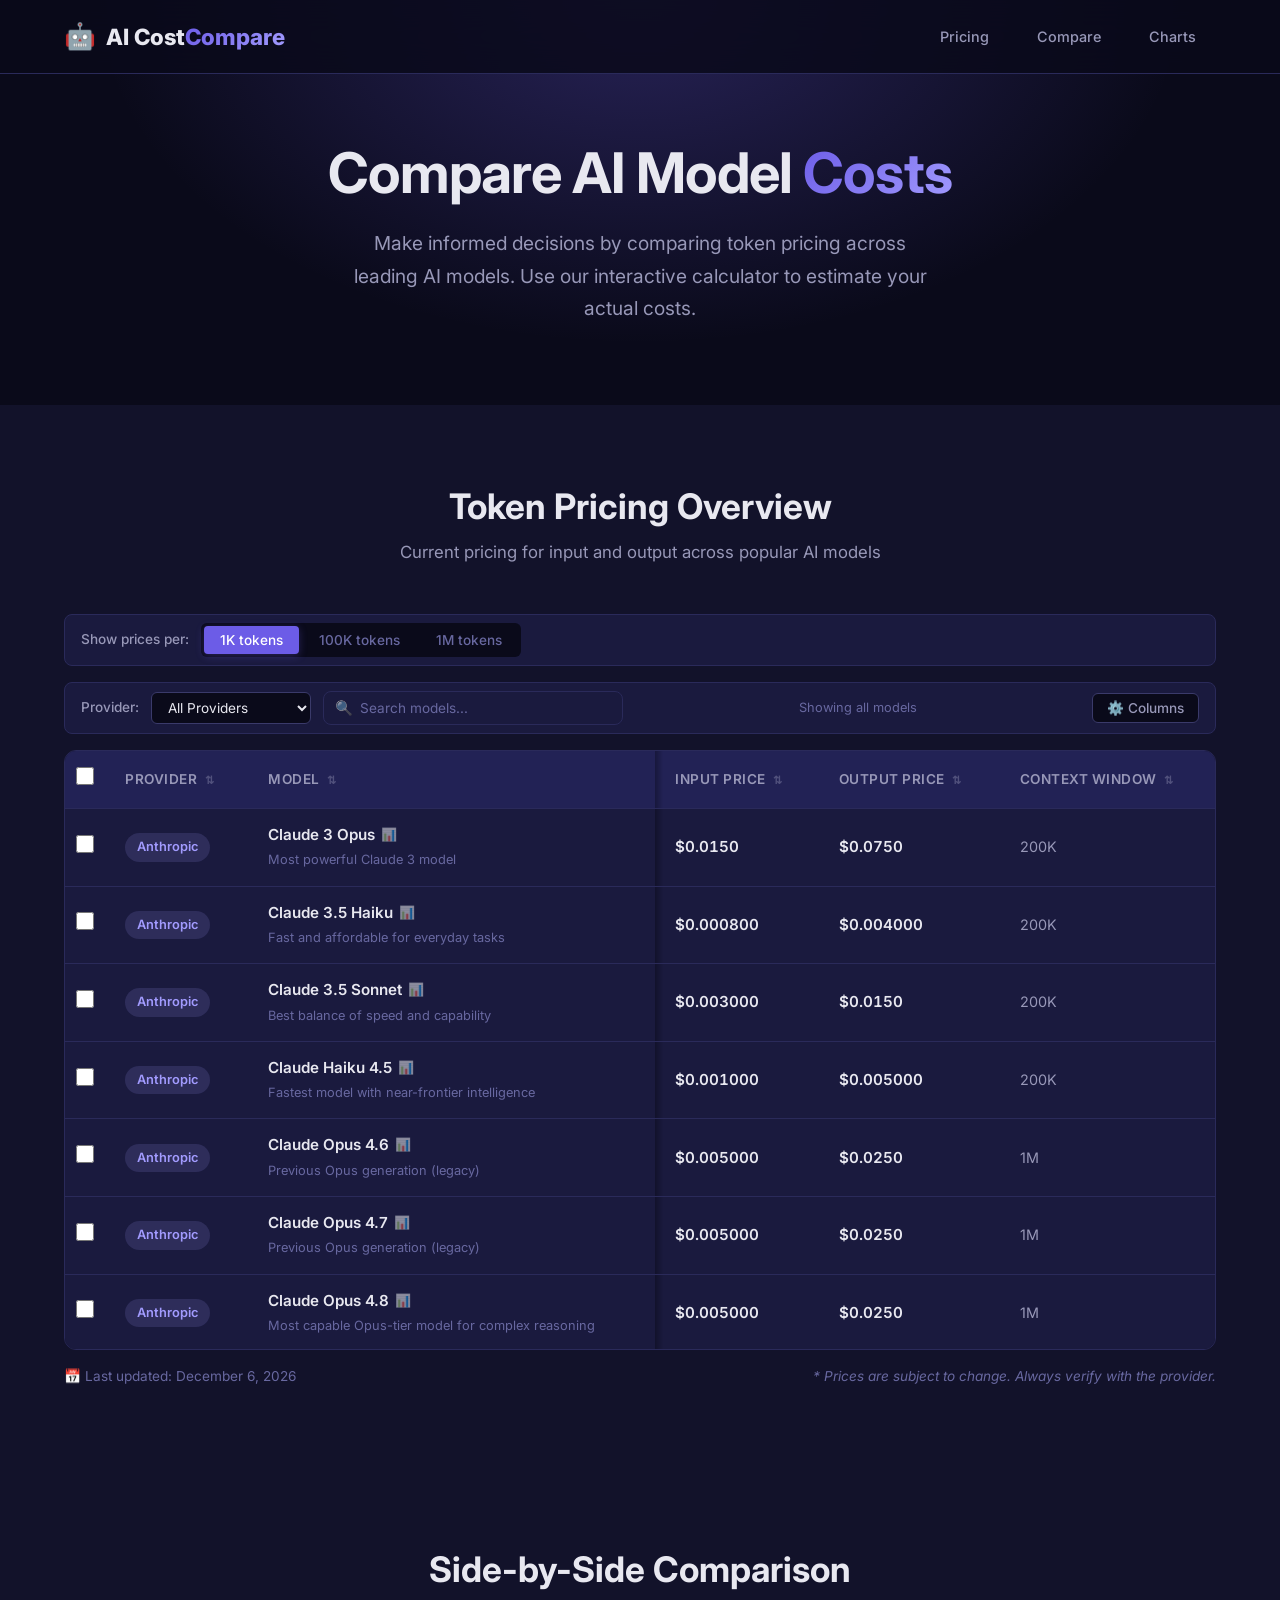
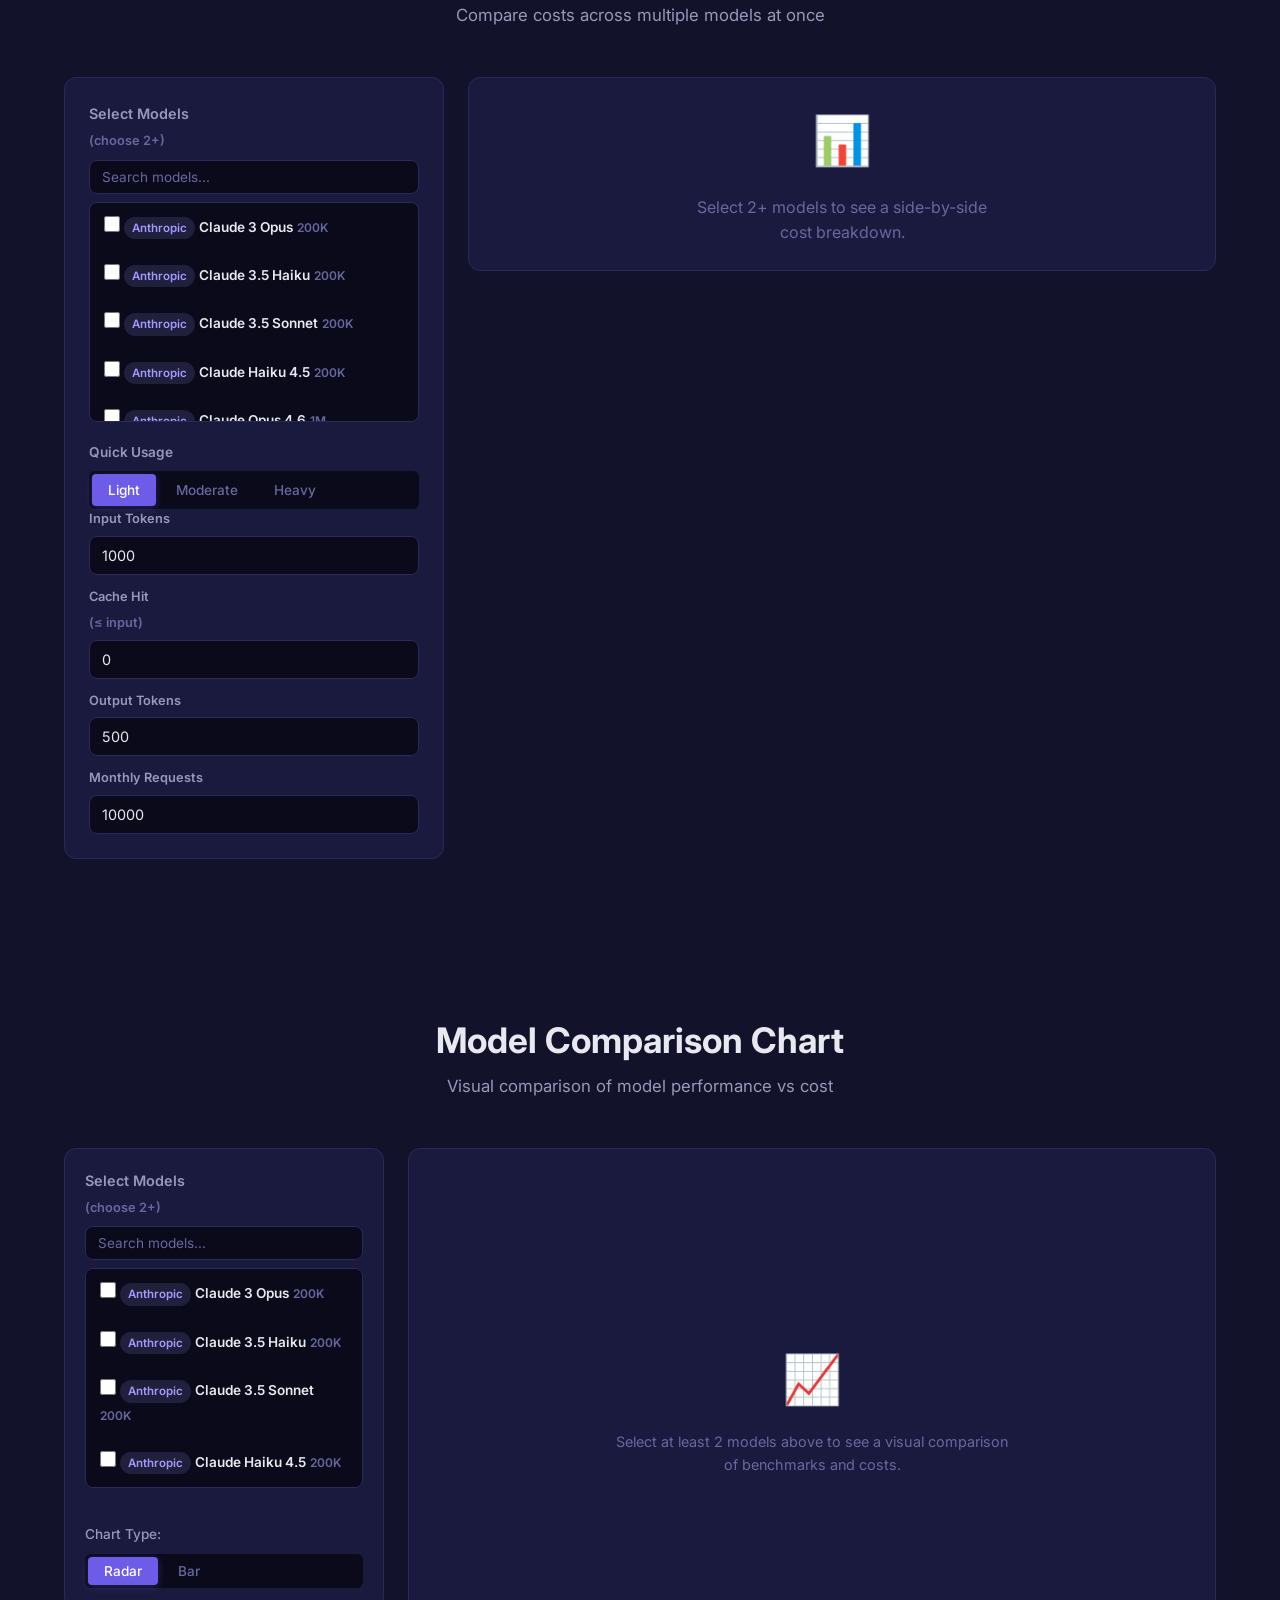
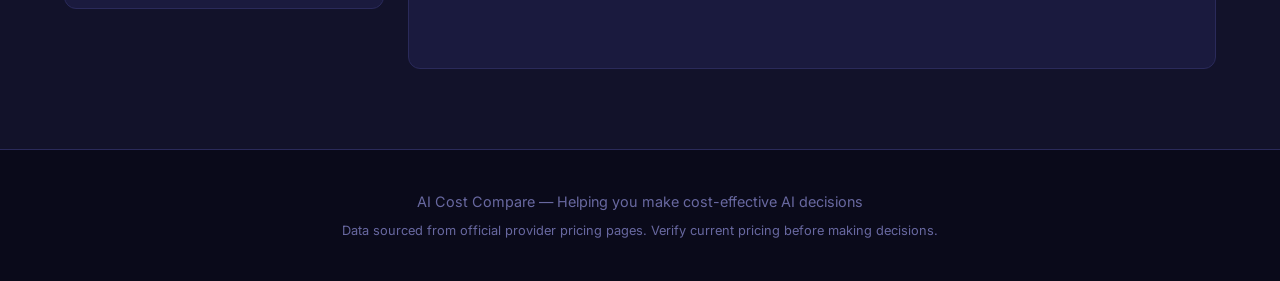
==== commit 8e7a25c2: "Remove Cost Calculator, fix JS error blocking comparison/chart model lists, stack inputs vertically" ====
--- a/index.html
+++ b/index.html
@@ -18,7 +18,6 @@
                 </div>
                 <div class="nav-links">
                     <a href="#pricing" class="active">Pricing</a>
-                    <a href="#calculator">Calculator</a>
                     <a href="#comparison">Compare</a>
                     <a href="#chart">Charts</a>
                 </div>
@@ -84,138 +83,62 @@
         </div>
     </section>
 
-    <section id="calculator" class="calculator-section">
-        <div class="container">
-            <div class="section-header">
-                <h2>Cost Calculator</h2>
-                <p>Estimate your costs based on actual usage</p>
-            </div>
-            <div class="calculator-grid">
-                <div class="calculator-form">
-                    <div class="form-group">
-                        <label for="calc-model">Select Model</label>
-                        <select id="calc-model">
-                            <option value="">-- Select a model --</option>
-                        </select>
-                    </div>
-                    <div class="form-group">
-                        <label for="calc-input-tokens">Input Tokens (per request)</label>
-                        <input type="number" id="calc-input-tokens" min="0" value="1000" placeholder="e.g., 1000">
-                        <span class="hint">Average number of tokens in your prompt</span>
-                    </div>
-                    <div class="form-group">
-                        <label for="calc-output-tokens">Output Tokens (per request)</label>
-                        <input type="number" id="calc-output-tokens" min="0" value="500" placeholder="e.g., 500">
-                        <span class="hint">Average number of tokens in the response</span>
-                    </div>
-                    <div class="form-group token-estimator-group">
-                        <label>Token Estimator</label>
-                        <textarea id="token-estimator-input" class="token-estimator-input" placeholder="Paste your prompt text here to estimate token count..." rows="4"></textarea>
-                        <div class="token-estimator-result" id="token-estimator-result">
-                            <span>Estimated tokens: <strong id="estimated-token-count">0</strong></span>
-                            <button id="use-estimated-tokens" class="btn-ghost btn-sm">Use as Input</button>
-                        </div>
-                        <span class="hint">Rough estimate: ~4 characters ≈ 1 token. For accurate counts, use the provider's tokenizer.</span>
-                    </div>
-                    <div class="form-group">
-                        <label for="calc-requests">Requests (per month)</label>
-                        <input type="number" id="calc-requests" min="0" value="10000" placeholder="e.g., 10000">
-                        <span class="hint">Number of API calls per month</span>
-                    </div>
-                    <div class="form-group checkbox-group">
-                        <label class="checkbox-label">
-                            <input type="checkbox" id="calc-use-cache">
-                            <span>Use cached input pricing (if available)</span>
-                        </label>
-                        <span class="hint">Cache hits are typically 50% cheaper than standard input</span>
-                    </div>
-                    <button id="calc-btn" class="btn-primary">Calculate Cost</button>
-                </div>
-                <div class="calculator-results" id="calc-results">
-                    <div class="results-placeholder">
-                        <div class="placeholder-icon">📊</div>
-                        <p>Select a model and enter your usage details, then click "Calculate Cost" to see estimates.</p>
-                    </div>
-                    <div class="results-content hidden">
-                        <h3>Cost Breakdown</h3>
-                        <div class="result-row">
-                            <span class="result-label">Cost per Request</span>
-                            <span class="result-value" id="result-per-request">$0.0000</span>
-                        </div>
-                        <div class="result-row">
-                            <span class="result-label">Monthly Input Cost</span>
-                            <span class="result-value" id="result-input-monthly">$0.0000</span>
-                        </div>
-                        <div class="result-row">
-                            <span class="result-label">Monthly Output Cost</span>
-                            <span class="result-value" id="result-output-monthly">$0.0000</span>
-                        </div>
-                        <div class="result-row total">
-                            <span class="result-label">Total Monthly Cost</span>
-                            <span class="result-value" id="result-total-monthly">$0.0000</span>
-                        </div>
-                        <div class="result-row">
-                            <span class="result-label">Annual Cost</span>
-                            <span class="result-value" id="result-annual">$0.0000</span>
-                        </div>
-                    </div>
-                </div>
-            </div>
-        </div>
-    </section>
-
     <section id="comparison" class="comparison-section">
         <div class="container">
             <div class="section-header">
                 <h2>Side-by-Side Comparison</h2>
                 <p>Compare costs across multiple models at once</p>
             </div>
-            <div class="comparison-controls">
-                <div class="comparison-controls-row">
-                    <div class="form-group comparison-model-select">
-                        <label>Select Models <span class="hint" id="compare-model-count">(choose 2+)</span></label>
-                        <div class="comparison-search-box">
-                            <input type="text" id="compare-model-search" class="search-input" placeholder="Search models..." autocomplete="off">
-                        </div>
-                        <div class="comparison-checkbox-list" id="compare-checkbox-list">
+            <div class="comparison-layout">
+                <div class="comparison-sidebar">
+                    <div class="comparison-controls">
+                        <div class="form-group comparison-model-select">
+                            <label>Select Models <span class="hint" id="compare-model-count">(choose 2+)</span></label>
+                            <div class="comparison-search-box">
+                                <input type="text" id="compare-model-search" class="search-input" placeholder="Search models..." autocomplete="off">
+                            </div>
+                            <div class="comparison-checkbox-list" id="compare-checkbox-list">
+                                <!-- Populated by JavaScript -->
+                            </div>
+                        </div>
+                        <div class="comparison-presets">
+                            <label>Quick Usage</label>
+                            <div class="preset-buttons">
+                                <button class="preset-btn active" data-preset="light">Light</button>
+                                <button class="preset-btn" data-preset="moderate">Moderate</button>
+                                <button class="preset-btn" data-preset="heavy">Heavy</button>
+                            </div>
+                        </div>
+                        <div class="comparison-inputs-row">
+                            <div class="form-group comparison-input-group">
+                                <label for="compare-input-tokens">Input Tokens</label>
+                                <input type="number" id="compare-input-tokens" min="0" value="1000">
+                            </div>
+                            <div class="form-group comparison-input-group">
+                                <label for="compare-cache-tokens">Cache Hit <span class="hint">(≤ input)</span></label>
+                                <input type="number" id="compare-cache-tokens" min="0" value="0" placeholder="0" step="1">
+                            </div>
+                            <div class="form-group comparison-input-group">
+                                <label for="compare-output-tokens">Output Tokens</label>
+                                <input type="number" id="compare-output-tokens" min="0" value="500">
+                            </div>
+                            <div class="form-group comparison-input-group">
+                                <label for="compare-requests">Monthly Requests</label>
+                                <input type="number" id="compare-requests" min="0" value="10000">
+                            </div>
+                        </div>
+                    </div>
+                </div>
+                <div class="comparison-main">
+                    <div class="comparison-results" id="comparison-results">
+                        <div class="results-placeholder">
+                            <div class="placeholder-icon">📊</div>
+                            <p>Select 2+ models to see a side-by-side cost breakdown.</p>
+                        </div>
+                        <div class="comparison-cards-wrapper hidden" id="comparison-cards-wrapper">
                             <!-- Populated by JavaScript -->
                         </div>
                     </div>
-                    <div class="comparison-presets">
-                        <label>Quick Usage</label>
-                        <div class="preset-buttons">
-                            <button class="preset-btn active" data-preset="light">Light</button>
-                            <button class="preset-btn" data-preset="moderate">Moderate</button>
-                            <button class="preset-btn" data-preset="heavy">Heavy</button>
-                        </div>
-                    </div>
-                </div>
-                <div class="comparison-controls-row comparison-inputs-row">
-                    <div class="form-group comparison-input-group">
-                        <label for="compare-input-tokens">Input Tokens</label>
-                        <input type="number" id="compare-input-tokens" min="0" value="1000">
-                    </div>
-                    <div class="form-group comparison-input-group">
-                        <label for="compare-cache-tokens">Cache Hit <span class="hint">(≤ input)</span></label>
-                        <input type="number" id="compare-cache-tokens" min="0" value="0" placeholder="0" step="1">
-                    </div>
-                    <div class="form-group comparison-input-group">
-                        <label for="compare-output-tokens">Output Tokens</label>
-                        <input type="number" id="compare-output-tokens" min="0" value="500">
-                    </div>
-                    <div class="form-group comparison-input-group">
-                        <label for="compare-requests">Monthly Requests</label>
-                        <input type="number" id="compare-requests" min="0" value="10000">
-                    </div>
-                </div>
-            </div>
-            <div class="comparison-results" id="comparison-results">
-                <div class="results-placeholder">
-                    <div class="placeholder-icon">📊</div>
-                    <p>Select 2+ models above to see a side-by-side cost breakdown.</p>
-                </div>
-                <div class="comparison-cards-wrapper hidden" id="comparison-cards-wrapper">
-                    <!-- Populated by JavaScript -->
                 </div>
             </div>
         </div>
--- a/styles.css
+++ b/styles.css
@@ -162,10 +162,6 @@
     background: var(--bg-secondary);
 }
 
-.calculator-section {
-    background: var(--bg-primary);
-}
-
 .comparison-section {
     background: var(--bg-secondary);
 }
@@ -678,21 +674,7 @@
     color: white;
 }
 
-/* ===== Calculator ===== */
-.calculator-grid {
-    display: grid;
-    grid-template-columns: 1fr 1fr;
-    gap: 40px;
-    align-items: start;
-}
-
-.calculator-form {
-    background: var(--bg-card);
-    border: 1px solid var(--border);
-    border-radius: var(--radius);
-    padding: 32px;
-}
-
+/* ===== Form Elements (shared) ===== */
 .form-group {
     margin-bottom: 20px;
 }
@@ -739,36 +721,6 @@
     font-size: 0.8rem;
     color: var(--text-muted);
     margin-top: 6px;
-}
-
-/* Checkbox group for calculator */
-.checkbox-group {
-    margin-bottom: 20px;
-}
-
-.checkbox-group .checkbox-label {
-    display: flex;
-    align-items: center;
-    gap: 10px;
-    cursor: pointer;
-    font-size: 0.9rem;
-    color: var(--text-secondary);
-    font-weight: 500;
-}
-
-.checkbox-group .checkbox-label input[type="checkbox"] {
-    width: 18px;
-    height: 18px;
-    accent-color: var(--accent);
-    cursor: pointer;
-}
-
-.checkbox-group .hint {
-    display: block;
-    font-size: 0.8rem;
-    color: var(--text-muted);
-    margin-top: 6px;
-    margin-left: 28px;
 }
 
 /* Cached input price styling */
@@ -809,18 +761,7 @@
     transform: translateY(0);
 }
 
-/* ===== Calculator Results ===== */
-.calculator-results {
-    background: var(--bg-card);
-    border: 1px solid var(--border);
-    border-radius: var(--radius);
-    padding: 32px;
-    min-height: 300px;
-    display: flex;
-    flex-direction: column;
-    justify-content: center;
-}
-
+/* ===== Placeholder / Results ===== */
 .results-placeholder {
     text-align: center;
     color: var(--text-muted);
@@ -841,71 +782,32 @@
     display: none !important;
 }
 
-.results-content h3 {
-    font-size: 1.2rem;
-    margin-bottom: 24px;
-    color: var(--accent-light);
-}
-
-.result-row {
-    display: flex;
-    justify-content: space-between;
-    align-items: center;
-    padding: 12px 0;
-    border-bottom: 1px solid var(--border);
-}
-
-.result-row:last-child {
-    border-bottom: none;
-}
-
-.result-row.total {
-    border-top: 2px solid var(--accent);
-    border-bottom: none;
-    margin-top: 8px;
-    padding-top: 16px;
-}
-
-.result-label {
-    color: var(--text-secondary);
-    font-size: 0.9rem;
-}
-
-.result-value {
-    font-weight: 700;
-    font-size: 1.1rem;
-    font-variant-numeric: tabular-nums;
-}
-
-.result-row.total .result-value {
-    color: var(--accent-light);
-    font-size: 1.3rem;
-}
-
 /* ===== Comparison Section ===== */
+.comparison-layout {
+    display: flex;
+    gap: 24px;
+    align-items: flex-start;
+}
+
+.comparison-sidebar {
+    flex: 0 0 380px;
+    min-width: 0;
+}
+
+.comparison-main {
+    flex: 1;
+    min-width: 0;
+}
+
 .comparison-controls {
     background: var(--bg-card);
     border: 1px solid var(--border);
     border-radius: var(--radius);
     padding: 24px;
-    margin-bottom: 24px;
-}
-
-.comparison-controls-row {
-    display: flex;
-    gap: 16px;
-    align-items: flex-end;
-}
-
-.comparison-controls-row + .comparison-controls-row {
-    margin-top: 16px;
-    padding-top: 16px;
-    border-top: 1px solid var(--border);
 }
 
 .comparison-model-select {
-    flex: 0 0 380px;
-    min-width: 0;
+    width: 100%;
 }
 
 .comparison-search-box {
@@ -1056,13 +958,12 @@
 
 .comparison-inputs-row {
     display: flex;
+    flex-direction: column;
     gap: 12px;
-    align-items: flex-end;
 }
 
 .comparison-input-group {
-    flex: 1;
-    min-width: 0;
+    width: 100%;
     margin-bottom: 0;
 }
 
@@ -1712,10 +1613,6 @@
         font-size: 1.6rem;
     }
 
-    .calculator-grid {
-        grid-template-columns: 1fr;
-    }
-
     .nav-links a {
         padding: 6px 14px;
         font-size: 0.8rem;
@@ -1772,12 +1669,16 @@
     }
 
     /* Comparison responsive */
-    .comparison-controls-row {
+    .comparison-layout {
         flex-direction: column;
-        gap: 12px;
-    }
-
-    .comparison-model-select {
+    }
+
+    .comparison-sidebar {
+        flex: none;
+        width: 100%;
+    }
+
+    .comparison-main {
         width: 100%;
     }
 
@@ -1792,19 +1693,6 @@
     .preset-btn {
         flex: 1;
         text-align: center;
-    }
-
-    .comparison-inputs-row {
-        flex-direction: column;
-        gap: 12px;
-    }
-
-    .comparison-input-group {
-        width: 100%;
-    }
-
-    .comparison-btn {
-        width: 100%;
     }
 
     .comparison-card {
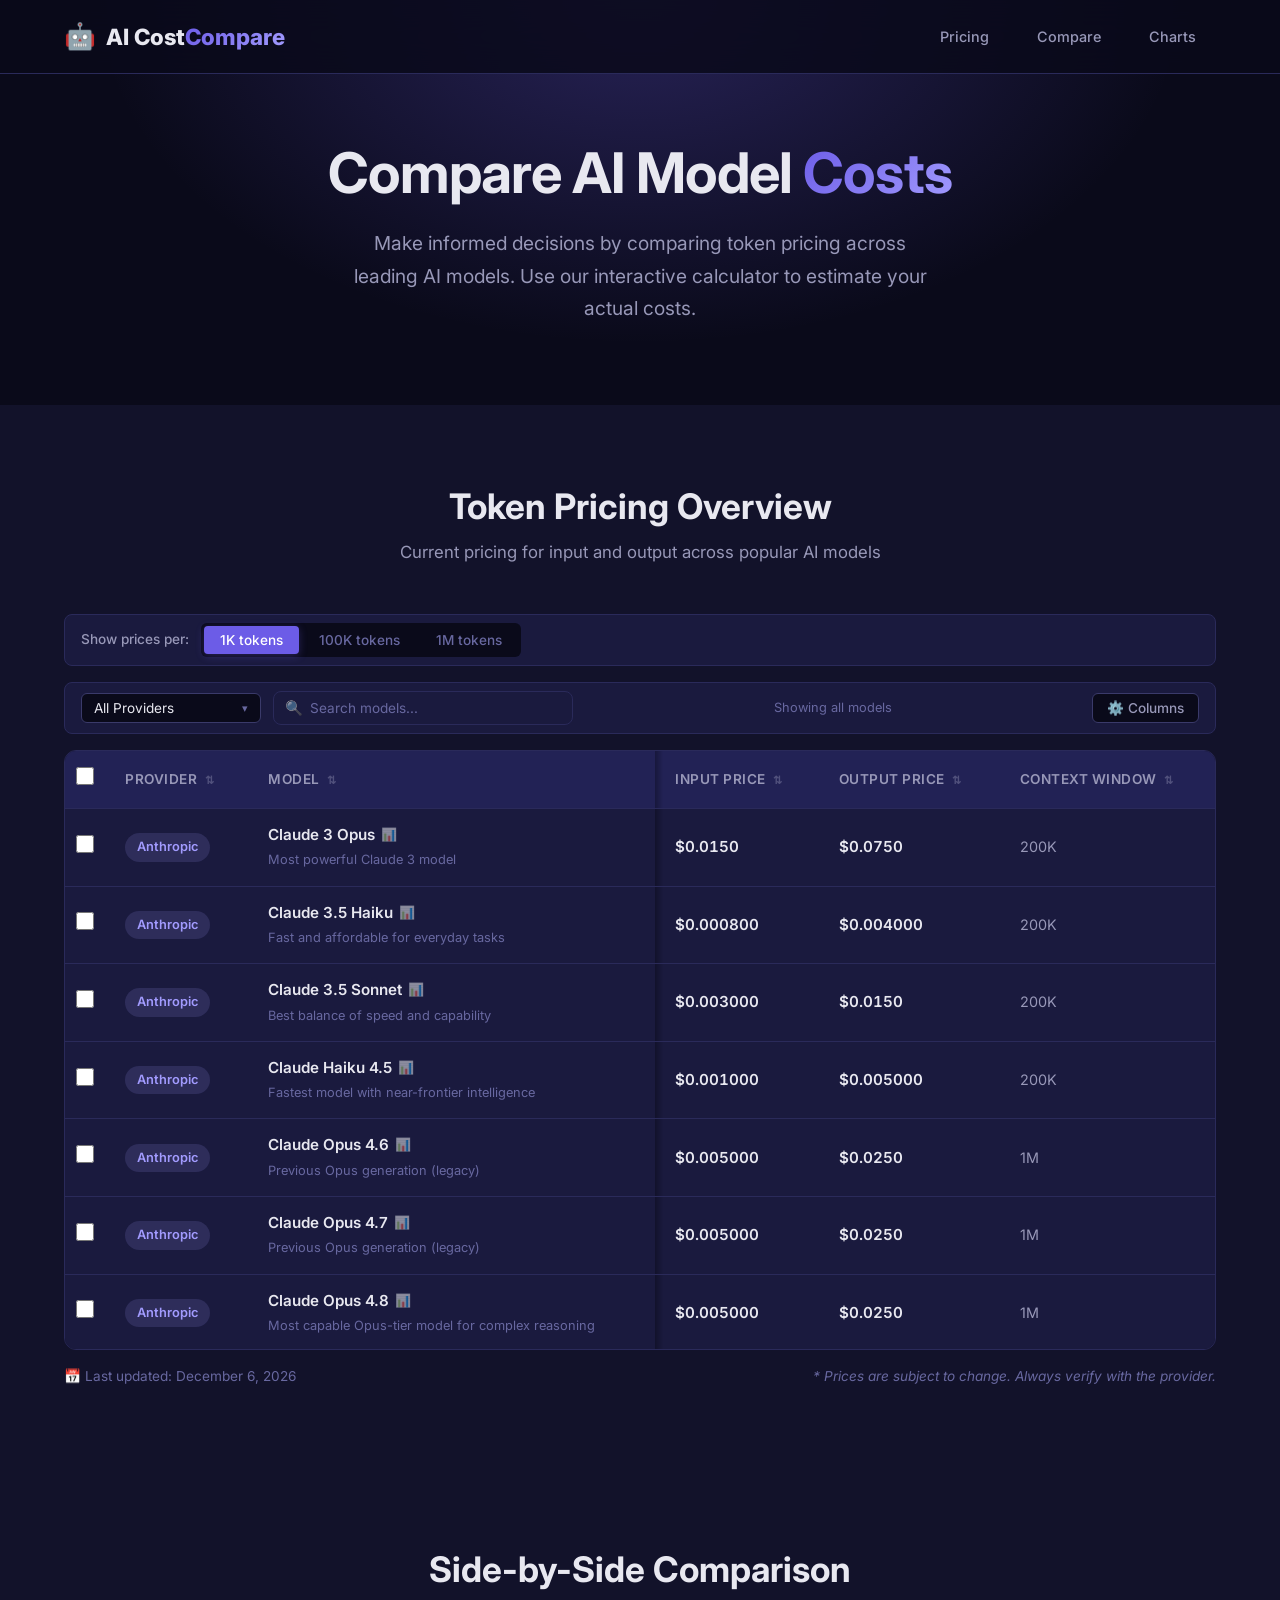
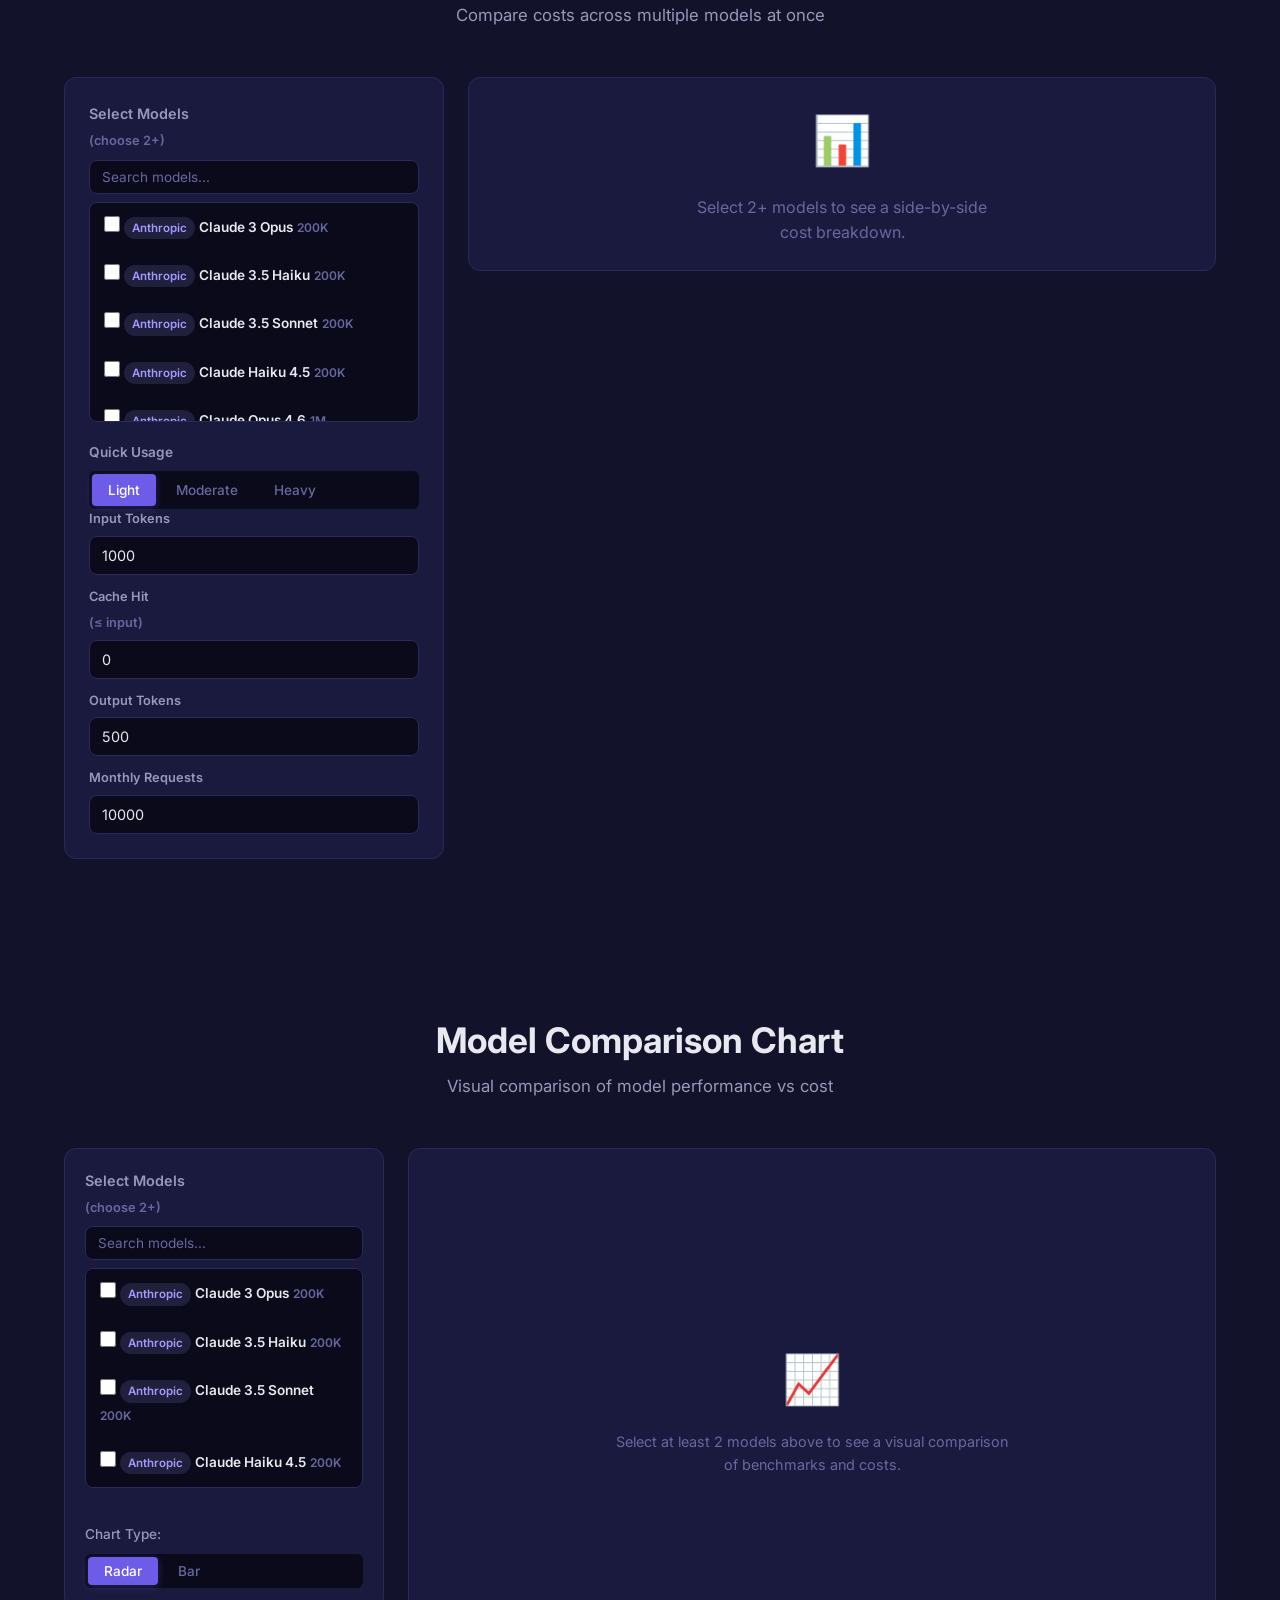
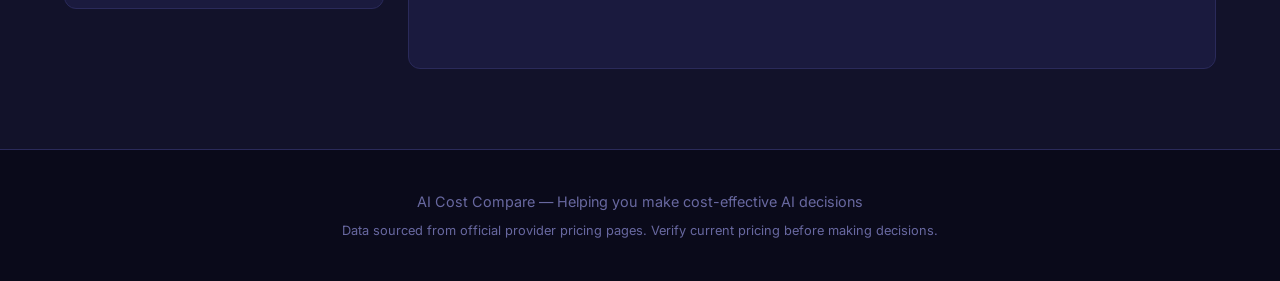
==== commit 9f1ec632: "Replace single-select provider filter with multi-select dropdown" ====
--- a/index.html
+++ b/index.html
@@ -47,10 +47,22 @@
                 </div>
             </div>
             <div class="filter-bar">
-                <label for="provider-filter" class="filter-label">Provider:</label>
-                <select id="provider-filter" class="filter-select">
-                    <option value="all">All Providers</option>
-                </select>
+                <div class="provider-multiselect" id="provider-multiselect">
+                    <button class="provider-multiselect-btn" id="provider-filter-btn">
+                        <span id="provider-filter-label">All Providers</span>
+                        <span class="multiselect-arrow">▾</span>
+                    </button>
+                    <div class="provider-multiselect-dropdown hidden" id="provider-filter-dropdown">
+                        <label class="provider-multiselect-option">
+                            <input type="checkbox" value="all" checked id="provider-all">
+                            <span>All Providers</span>
+                        </label>
+                        <div class="provider-multiselect-divider"></div>
+                        <div id="provider-checkbox-list">
+                            <!-- Populated by JavaScript -->
+                        </div>
+                    </div>
+                </div>
                 <div class="search-wrapper">
                     <span class="search-icon">🔍</span>
                     <input type="text" id="model-search" class="search-input" placeholder="Search models..." autocomplete="off">
--- a/styles.css
+++ b/styles.css
@@ -425,36 +425,107 @@
     border-radius: var(--radius-sm);
 }
 
-.filter-label {
-    font-size: 0.85rem;
-    color: var(--text-secondary);
-    font-weight: 500;
-    white-space: nowrap;
-}
-
-.filter-select {
+.filter-count {
+    font-size: 0.8rem;
+    color: var(--text-muted);
+    margin-left: auto;
+}
+
+/* ===== Provider Multi-Select ===== */
+.provider-multiselect {
+    position: relative;
+    min-width: 180px;
+}
+
+.provider-multiselect-btn {
+    display: flex;
+    align-items: center;
+    justify-content: space-between;
+    gap: 8px;
+    width: 100%;
     padding: 6px 12px;
+    background: var(--bg-primary);
     border: 1px solid var(--border-light);
     border-radius: 6px;
-    background: var(--bg-primary);
     color: var(--text-primary);
     font-size: 0.85rem;
     font-family: inherit;
     cursor: pointer;
+    transition: var(--transition);
+    white-space: nowrap;
+}
+
+.provider-multiselect-btn:hover,
+.provider-multiselect-btn:focus {
+    border-color: var(--accent);
     outline: none;
-    transition: var(--transition);
-    min-width: 160px;
-}
-
-.filter-select:hover,
-.filter-select:focus {
-    border-color: var(--accent);
-}
-
-.filter-count {
-    font-size: 0.8rem;
-    color: var(--text-muted);
-    margin-left: auto;
+}
+
+.multiselect-arrow {
+    font-size: 0.7rem;
+    color: var(--text-muted);
+    transition: var(--transition);
+}
+
+.provider-multiselect.open .multiselect-arrow {
+    transform: rotate(180deg);
+}
+
+.provider-multiselect-dropdown {
+    position: absolute;
+    top: calc(100% + 4px);
+    left: 0;
+    right: 0;
+    z-index: 100;
+    background: var(--bg-card);
+    border: 1px solid var(--border);
+    border-radius: var(--radius-sm);
+    box-shadow: var(--shadow);
+    max-height: 280px;
+    overflow-y: auto;
+    padding: 4px;
+}
+
+.provider-multiselect-dropdown::-webkit-scrollbar {
+    width: 6px;
+}
+
+.provider-multiselect-dropdown::-webkit-scrollbar-track {
+    background: transparent;
+}
+
+.provider-multiselect-dropdown::-webkit-scrollbar-thumb {
+    background: var(--border-light);
+    border-radius: 3px;
+}
+
+.provider-multiselect-option {
+    display: flex;
+    align-items: center;
+    gap: 10px;
+    padding: 8px 10px;
+    border-radius: 4px;
+    cursor: pointer;
+    transition: var(--transition);
+    font-size: 0.85rem;
+    color: var(--text-primary);
+}
+
+.provider-multiselect-option:hover {
+    background: var(--bg-hover);
+}
+
+.provider-multiselect-option input[type="checkbox"] {
+    width: 16px;
+    height: 16px;
+    accent-color: var(--accent);
+    cursor: pointer;
+}
+
+.provider-multiselect-divider {
+    height: 1px;
+    background: var(--border);
+    margin: 4px 0;
 }
 
 /* ===== Benchmark Scores in Pricing Table ===== */
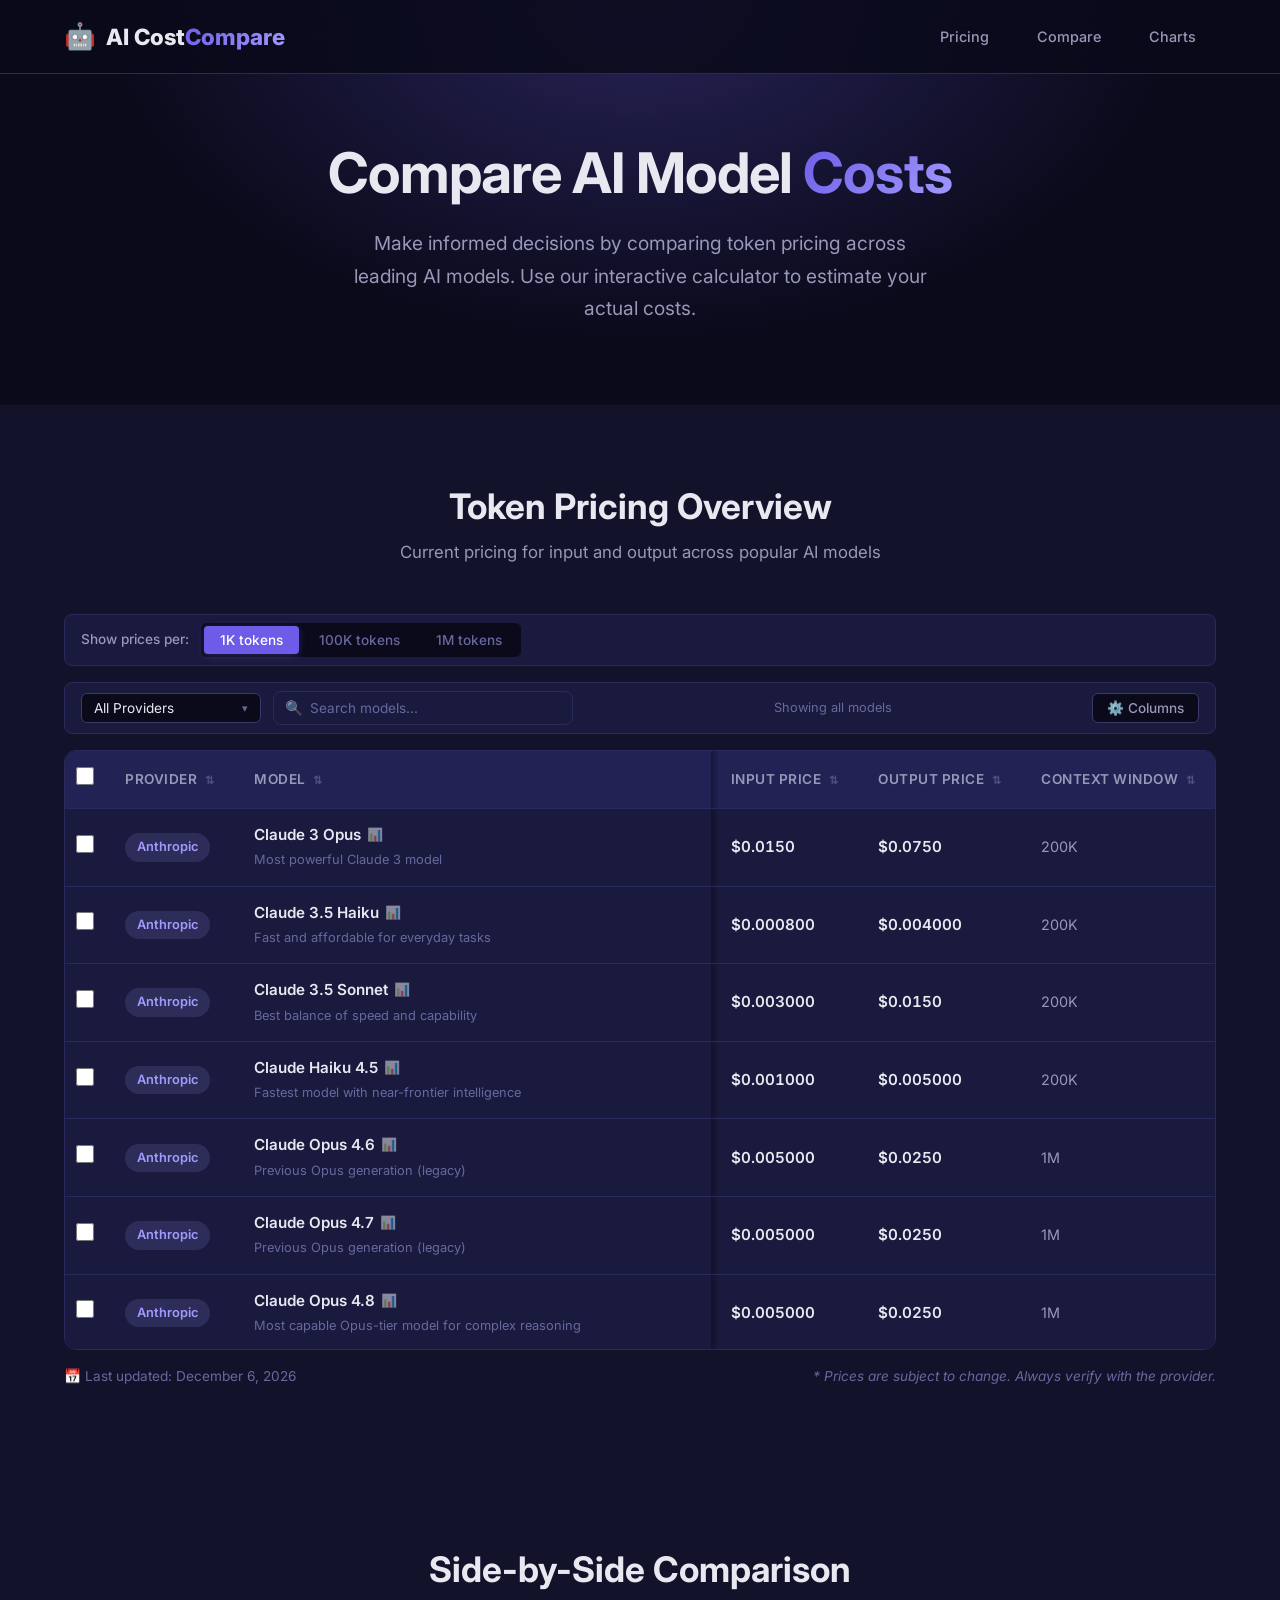
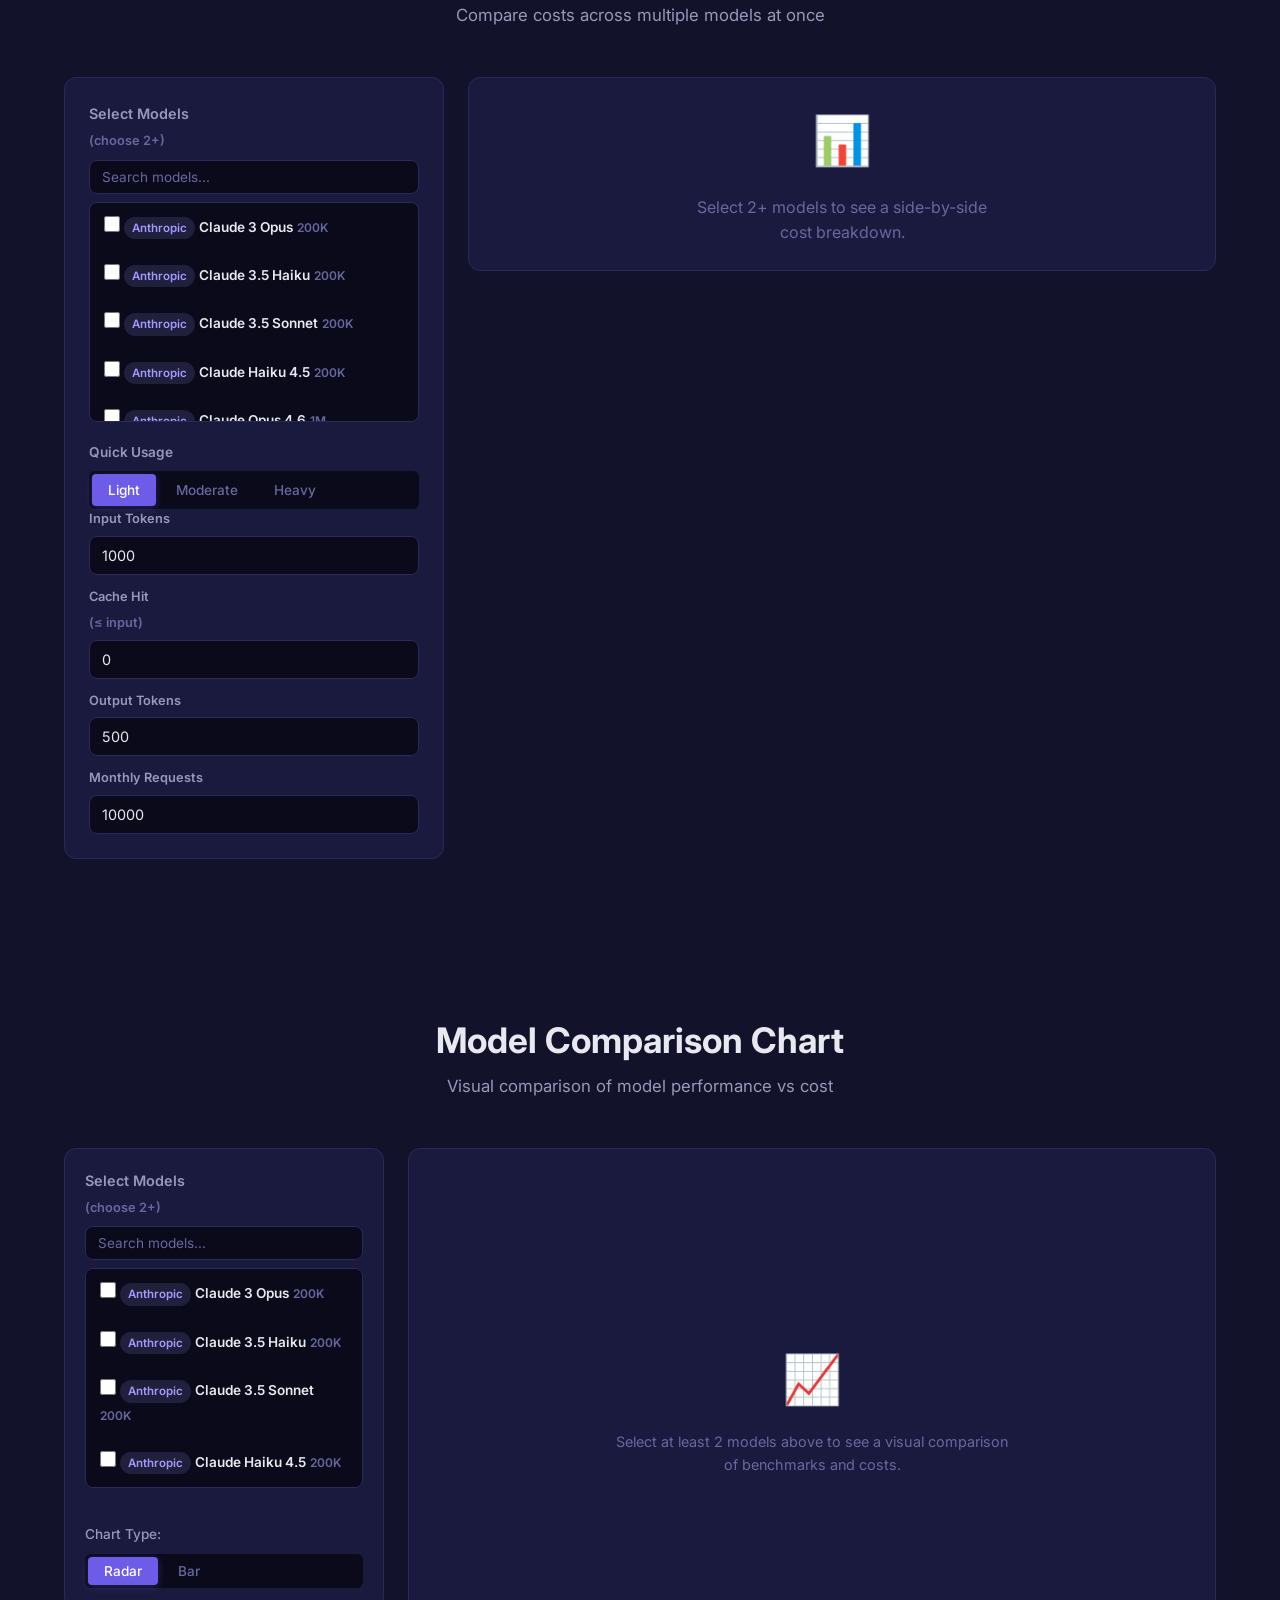
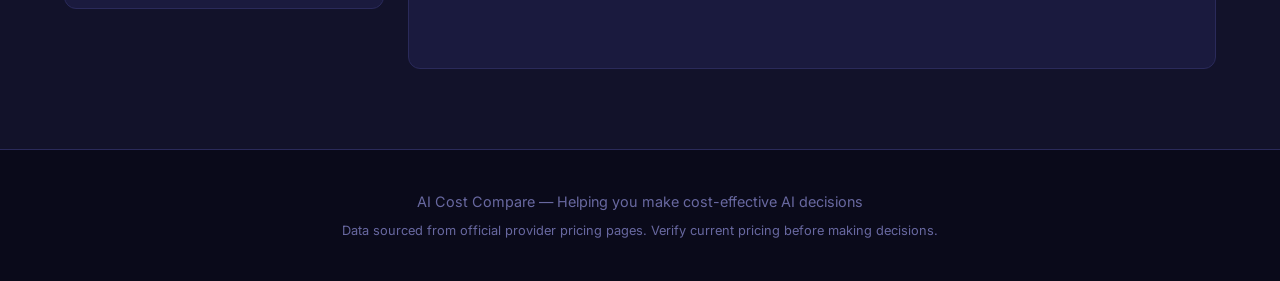
==== commit 6045d1f1: "Add SEO meta tags, sitemap, robots.txt for Google discoverability - Added meta description, keywords" ====
--- a/index.html
+++ b/index.html
@@ -3,7 +3,38 @@
 <head>
     <meta charset="UTF-8">
     <meta name="viewport" content="width=device-width, initial-scale=1.0">
-    <title>AI Model Cost Comparator</title>
+    <title>AI Model Cost Comparator — Compare GPT, Claude, Gemini & More Pricing</title>
+    <meta name="description" content="Compare AI model costs across OpenAI GPT, Anthropic Claude, Google Gemini, Meta Llama, Mistral, DeepSeek, Cohere, and Kimi. Interactive calculator with cache pricing, benchmarks, and side-by-side comparisons.">
+    <meta name="keywords" content="AI model cost, GPT pricing, Claude pricing, Gemini pricing, LLM cost comparison, token pricing, AI API costs, compare AI models">
+    <meta name="robots" content="index, follow">
+    <link rel="canonical" href="https://reddyrc.github.io/ai-cost-comparator/">
+    
+    <!-- Open Graph -->
+    <meta property="og:title" content="AI Model Cost Comparator — Compare GPT, Claude, Gemini & More">
+    <meta property="og:description" content="Compare AI model costs across 8 providers. Interactive calculator with cache pricing, benchmarks, and side-by-side comparisons.">
+    <meta property="og:url" content="https://reddyrc.github.io/ai-cost-comparator/">
+    <meta property="og:type" content="website">
+    <meta property="og:image" content="https://reddyrc.github.io/ai-cost-comparator/og-image.png">
+    
+    <!-- Twitter Card -->
+    <meta name="twitter:card" content="summary_large_image">
+    <meta name="twitter:title" content="AI Model Cost Comparator">
+    <meta name="twitter:description" content="Compare AI model costs across 8 providers. Interactive calculator with cache pricing and benchmarks.">
+    
+    <!-- Schema.org structured data -->
+    <script type="application/ld+json">
+    {
+        "@context": "https://schema.org",
+        "@type": "WebApplication",
+        "name": "AI Model Cost Comparator",
+        "url": "https://reddyrc.github.io/ai-cost-comparator/",
+        "description": "Compare AI model token pricing across OpenAI, Anthropic, Google, Meta, Mistral, DeepSeek, Cohere, and Kimi. Interactive cost calculator with cache pricing and benchmark comparisons.",
+        "applicationCategory": "DeveloperApplication",
+        "operatingSystem": "All",
+        "browserRequirements": "Requires JavaScript"
+    }
+    </script>
+    
     <link rel="stylesheet" href="styles.css">
     <link rel="preconnect" href="https://fonts.googleapis.com">
     <link href="https://fonts.googleapis.com/css2?family=Inter:wght@300;400;500;600;700;800&display=swap" rel="stylesheet">
--- a/styles.css
+++ b/styles.css
@@ -329,6 +329,7 @@
 .provider-mistral { background: rgba(255, 107, 107, 0.15); color: #ff6b6b; }
 .provider-deepseek { background: rgba(0, 148, 255, 0.15); color: #4fc3f7; }
 .provider-cohere { background: rgba(0, 184, 148, 0.15); color: #00b894; }
+.provider-kimi { background: rgba(255, 159, 67, 0.15); color: #ff9f43; }
 
 .model-name {
     font-weight: 600;
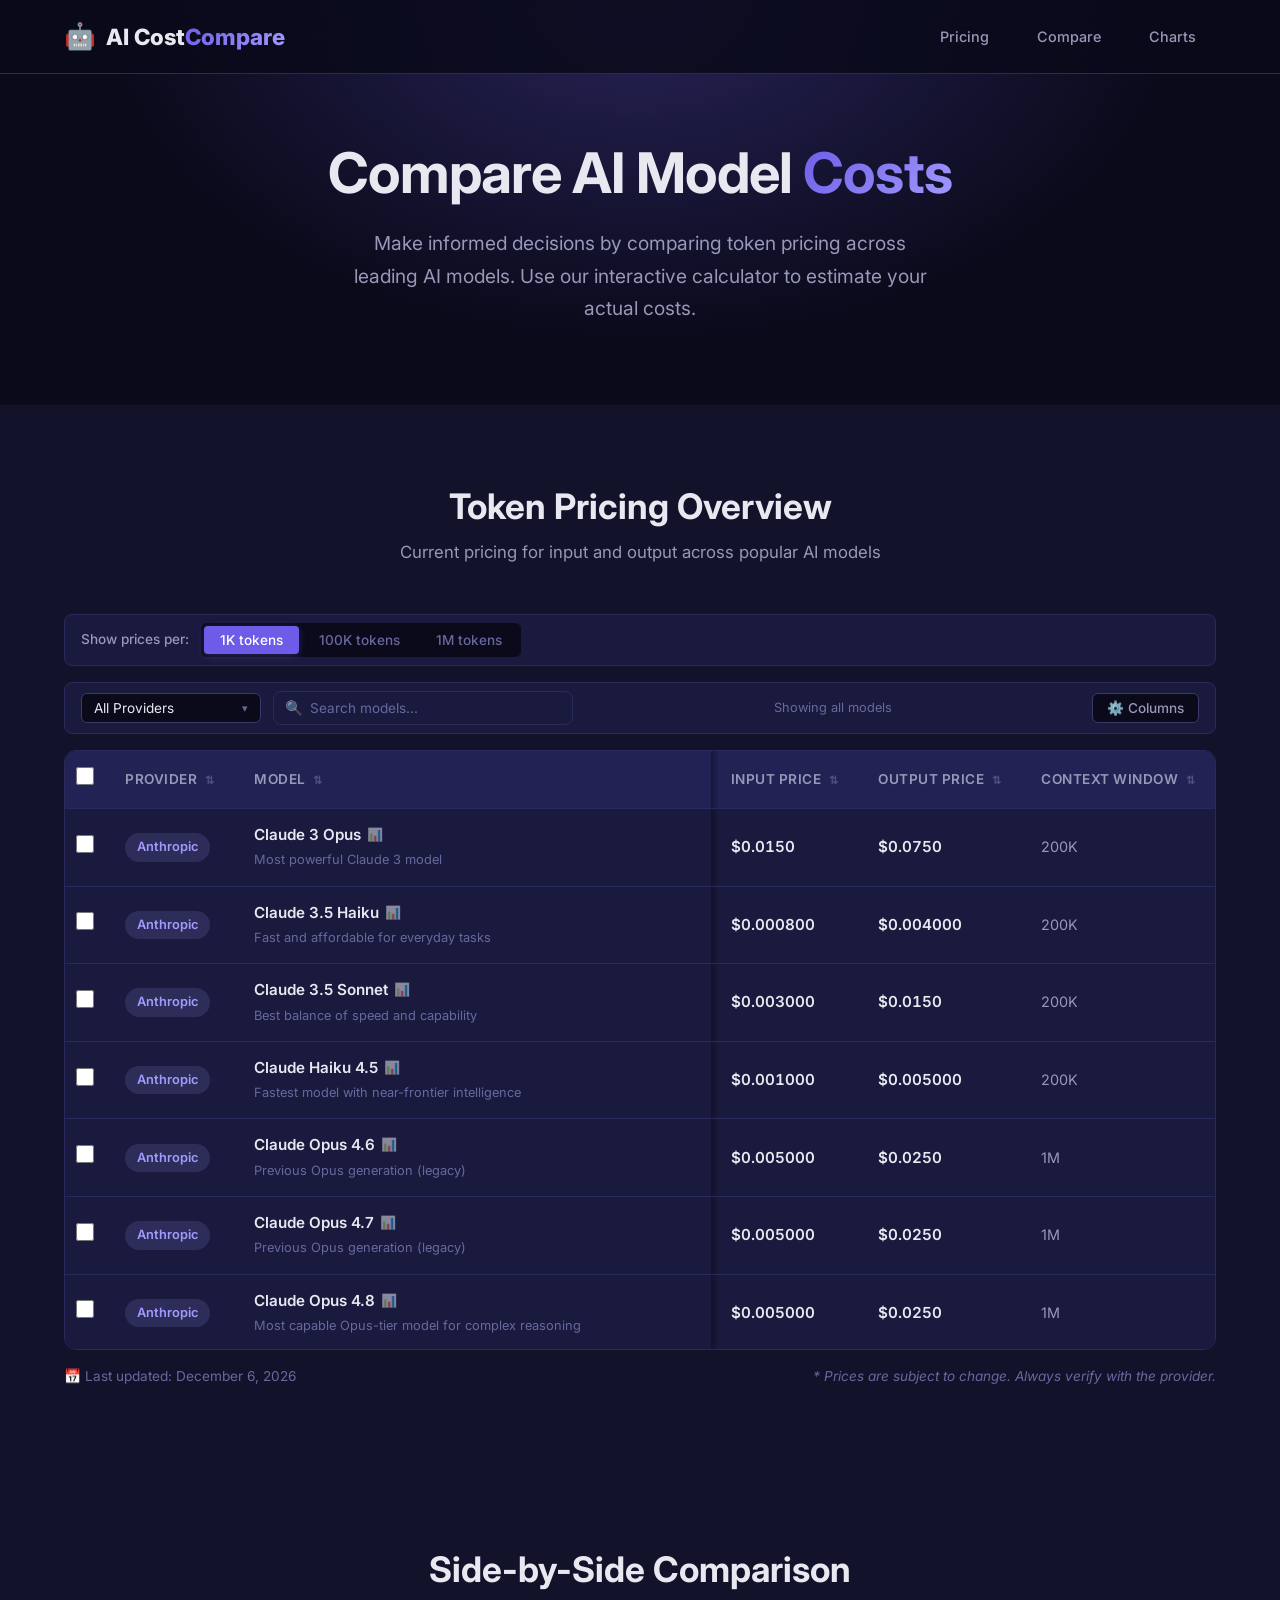
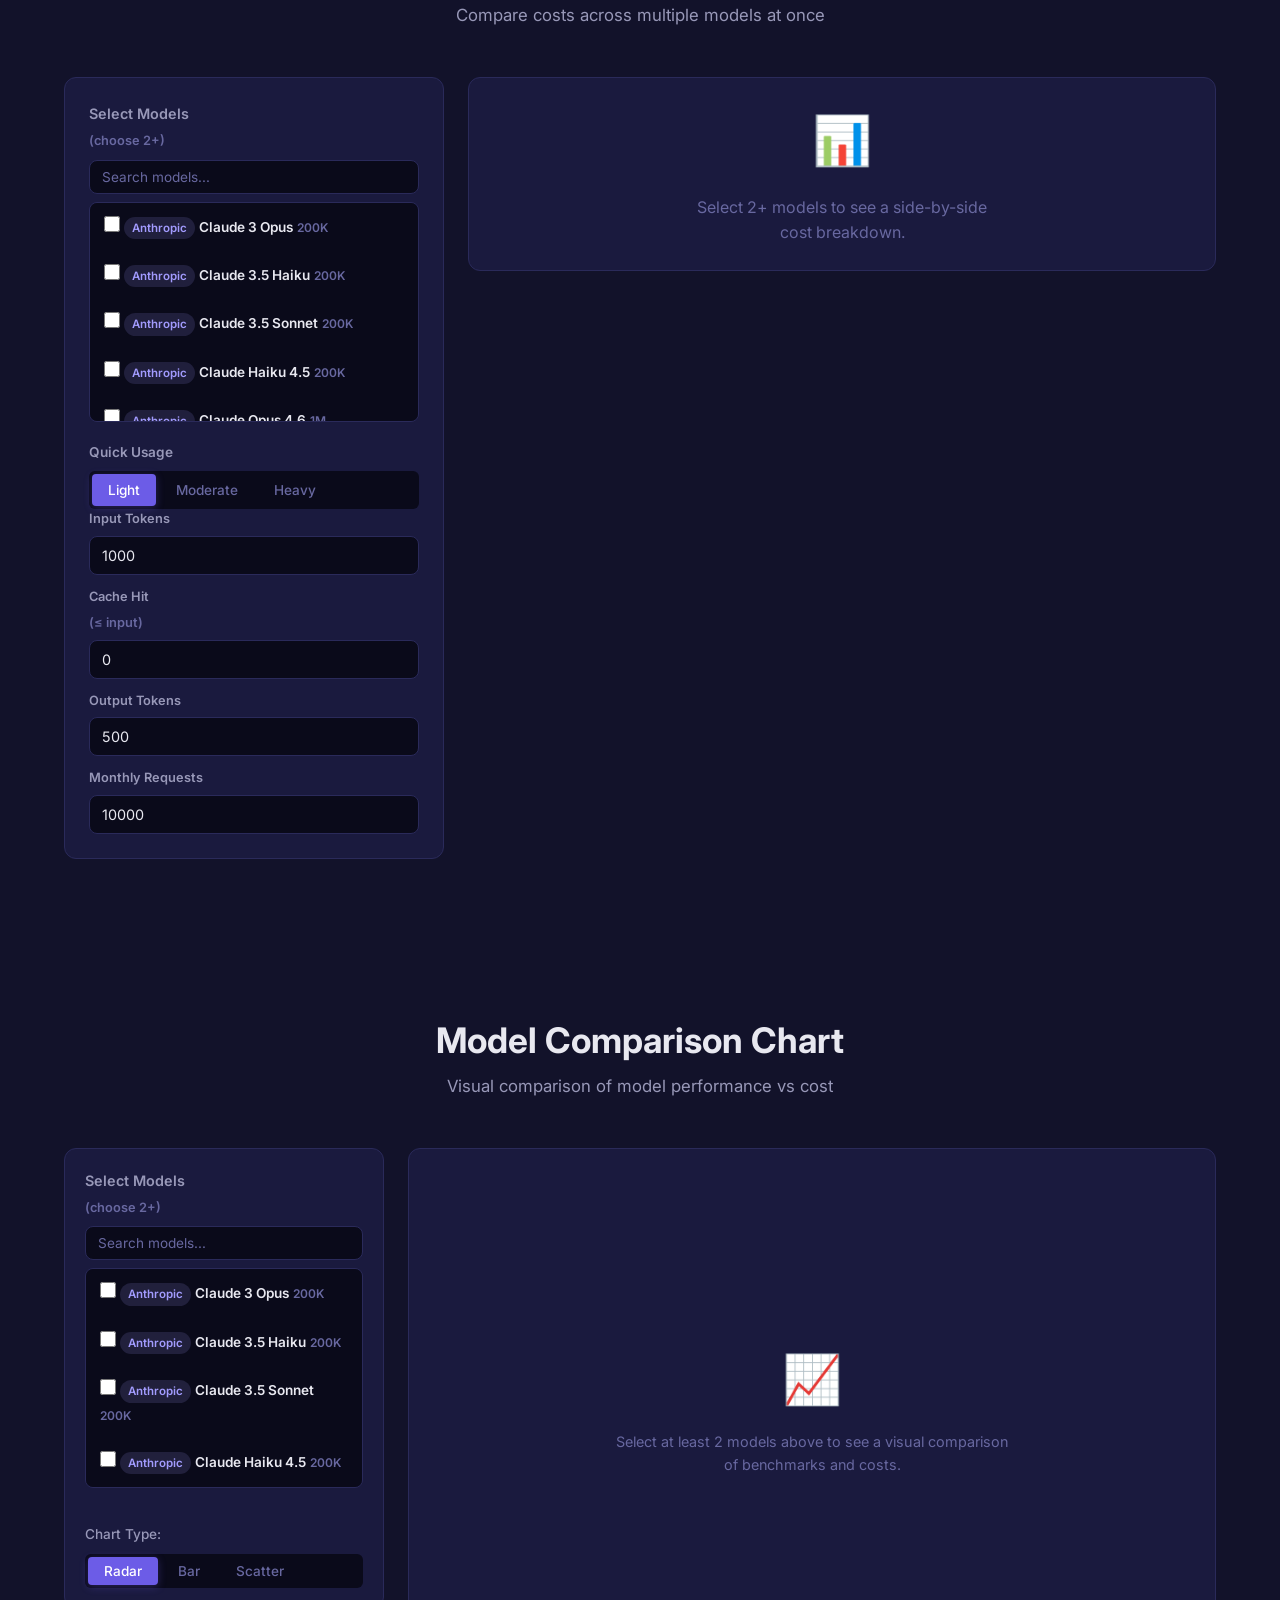
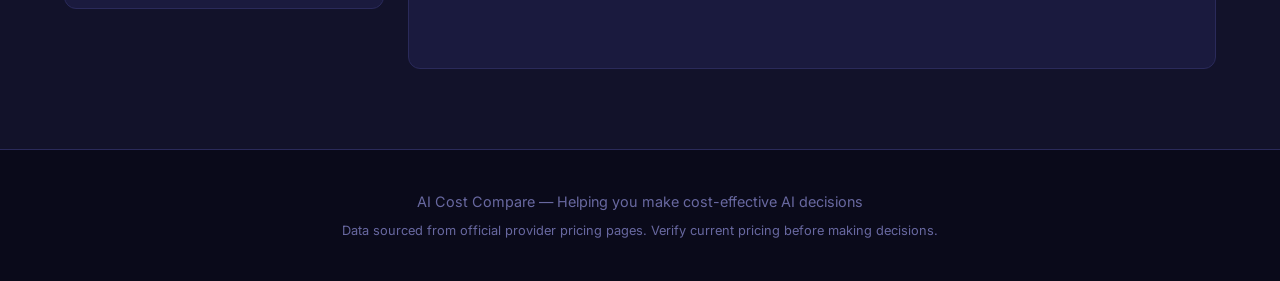
==== commit 6e8e9542: "Fix scatter plot legend to wrap to multiple lines instead of overlapping" ====
--- a/index.html
+++ b/index.html
@@ -7,6 +7,7 @@
     <meta name="description" content="Compare AI model costs across OpenAI GPT, Anthropic Claude, Google Gemini, Meta Llama, Mistral, DeepSeek, Cohere, and Kimi. Interactive calculator with cache pricing, benchmarks, and side-by-side comparisons.">
     <meta name="keywords" content="AI model cost, GPT pricing, Claude pricing, Gemini pricing, LLM cost comparison, token pricing, AI API costs, compare AI models">
     <meta name="robots" content="index, follow">
+    <meta name="google-site-verification" content="google4fc9d4166891621f" />
     <link rel="canonical" href="https://reddyrc.github.io/ai-cost-comparator/">
     
     <!-- Open Graph -->
@@ -211,6 +212,28 @@
                             <div class="toggle-group" id="chart-type-group">
                                 <button class="toggle-btn active" data-chart="radar">Radar</button>
                                 <button class="toggle-btn" data-chart="bar">Bar</button>
+                                <button class="toggle-btn" data-chart="scatter">Scatter</button>
+                            </div>
+                        </div>
+                        <div class="chart-scatter-controls hidden" id="chart-scatter-controls">
+                            <div class="form-group">
+                                <label for="scatter-x-axis">X-Axis (Cost)</label>
+                                <select id="scatter-x-axis" class="chart-select">
+                                    <option value="inputPrice">Input Price (per 1K)</option>
+                                    <option value="outputPrice">Output Price (per 1K)</option>
+                                    <option value="inputCachedPrice">Cached Input Price</option>
+                                </select>
+                            </div>
+                            <div class="form-group">
+                                <label for="scatter-y-axis">Y-Axis (Benchmark)</label>
+                                <select id="scatter-y-axis" class="chart-select">
+                                    <option value="mmlu">MMLU</option>
+                                    <option value="humaneval">HumanEval</option>
+                                    <option value="math">MATH</option>
+                                    <option value="gpqa">GPQA</option>
+                                    <option value="ifeval">IFEval</option>
+                                    <option value="average" selected>Average Score</option>
+                                </select>
                             </div>
                         </div>
                     </div>
--- a/styles.css
+++ b/styles.css
@@ -1998,6 +1998,49 @@
     white-space: nowrap;
 }
 
+/* ===== Scatter Chart Controls ===== */
+.chart-scatter-controls {
+    margin-top: 16px;
+    padding-top: 16px;
+    border-top: 1px solid var(--border);
+}
+
+.chart-scatter-controls .form-group {
+    margin-bottom: 12px;
+}
+
+.chart-scatter-controls .form-group:last-child {
+    margin-bottom: 0;
+}
+
+.chart-select {
+    width: 100%;
+    padding: 8px 12px;
+    background: var(--bg-primary);
+    border: 1px solid var(--border);
+    border-radius: var(--radius-sm);
+    color: var(--text-primary);
+    font-size: 0.85rem;
+    font-family: inherit;
+    cursor: pointer;
+    transition: var(--transition);
+    appearance: none;
+    background-image: url("data:image/svg+xml,%3Csvg xmlns='http://www.w3.org/2000/svg' width='12' height='12' viewBox='0 0 12 12'%3E%3Cpath fill='%239898b8' d='M6 8L1 3h10z'/%3E%3C/svg%3E");
+    background-repeat: no-repeat;
+    background-position: right 12px center;
+    padding-right: 32px;
+}
+
+.chart-select:focus {
+    outline: none;
+    border-color: var(--accent);
+    box-shadow: 0 0 0 3px var(--accent-glow);
+}
+
+.chart-select:hover {
+    border-color: var(--accent);
+}
+
 .chart-container {
     position: relative;
     display: flex;
